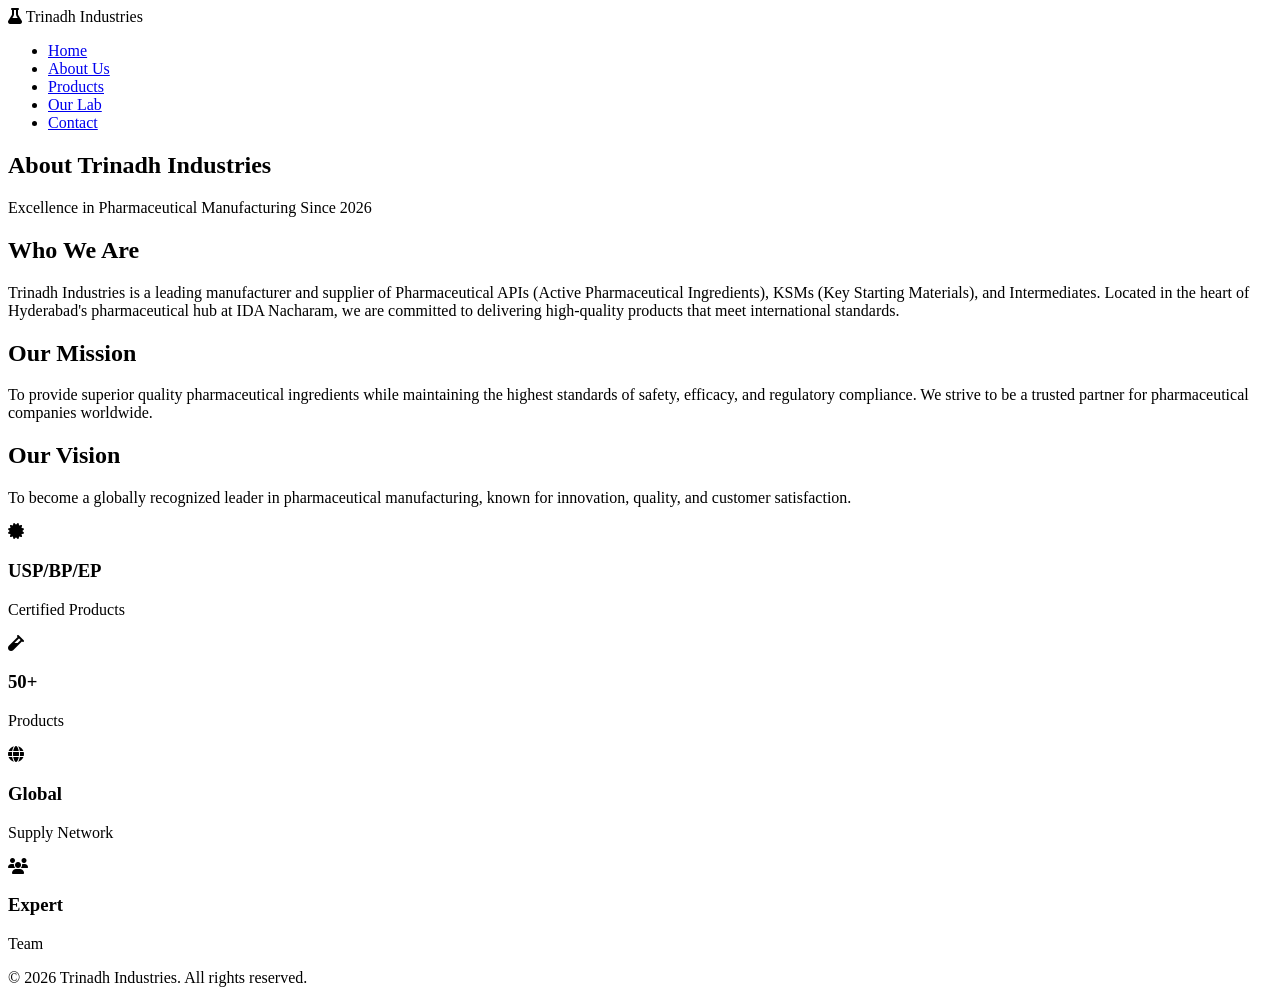
==== about.html @ f72c6d7b "Add files via upload" ====
<!DOCTYPE html>
<html lang="en">
<head>
    <meta charset="UTF-8">
    <meta name="viewport" content="width=device-width, initial-scale=1.0">
    <title>About Us | Trinadh Industries</title>
    <link rel="stylesheet" href="css/style.css">
    <link rel="stylesheet" href="https://cdnjs.cloudflare.com/ajax/libs/font-awesome/6.4.0/css/all.min.css">
</head>
<body>
    <nav class="navbar">
        <div class="container">
            <div class="nav-brand">
                <i class="fas fa-flask"></i>
                <span>Trinadh Industries</span>
            </div>
            <ul class="nav-menu">
                <li><a href="index.html">Home</a></li>
                <li><a href="about.html" class="active">About Us</a></li>
                <li><a href="products.html">Products</a></li>
                <li><a href="videos.html">Our Lab</a></li>
                <li><a href="contact.html">Contact</a></li>
            </ul>
            <div class="hamburger">
                <span></span>
                <span></span>
                <span></span>
            </div>
        </div>
    </nav>

    <section class="page-header">
        <div class="container">
            <h1>About Trinadh Industries</h1>
            <p>Excellence in Pharmaceutical Manufacturing Since 2026</p>
        </div>
    </section>

    <section class="about-section">
        <div class="container">
            <div class="about-content">
                <h2>Who We Are</h2>
                <p>Trinadh Industries is a leading manufacturer and supplier of Pharmaceutical APIs (Active Pharmaceutical Ingredients), KSMs (Key Starting Materials), and Intermediates. Located in the heart of Hyderabad's pharmaceutical hub at IDA Nacharam, we are committed to delivering high-quality products that meet international standards.</p>
                
                <h2>Our Mission</h2>
                <p>To provide superior quality pharmaceutical ingredients while maintaining the highest standards of safety, efficacy, and regulatory compliance. We strive to be a trusted partner for pharmaceutical companies worldwide.</p>
                
                <h2>Our Vision</h2>
                <p>To become a globally recognized leader in pharmaceutical manufacturing, known for innovation, quality, and customer satisfaction.</p>
            </div>
            
            <div class="stats-grid">
                <div class="stat-card">
                    <i class="fas fa-certificate"></i>
                    <h3>USP/BP/EP</h3>
                    <p>Certified Products</p>
                </div>
                <div class="stat-card">
                    <i class="fas fa-vial"></i>
                    <h3>50+</h3>
                    <p>Products</p>
                </div>
                <div class="stat-card">
                    <i class="fas fa-globe"></i>
                    <h3>Global</h3>
                    <p>Supply Network</p>
                </div>
                <div class="stat-card">
                    <i class="fas fa-users"></i>
                    <h3>Expert</h3>
                    <p>Team</p>
                </div>
            </div>
        </div>
    </section>

    <footer class="footer">
        <div class="container">
            <div class="footer-bottom">
                <p>&copy; 2026 Trinadh Industries. All rights reserved.</p>
            </div>
        </div>
    </footer>

    <script src="js/main.js"></script>
</body>
</html>
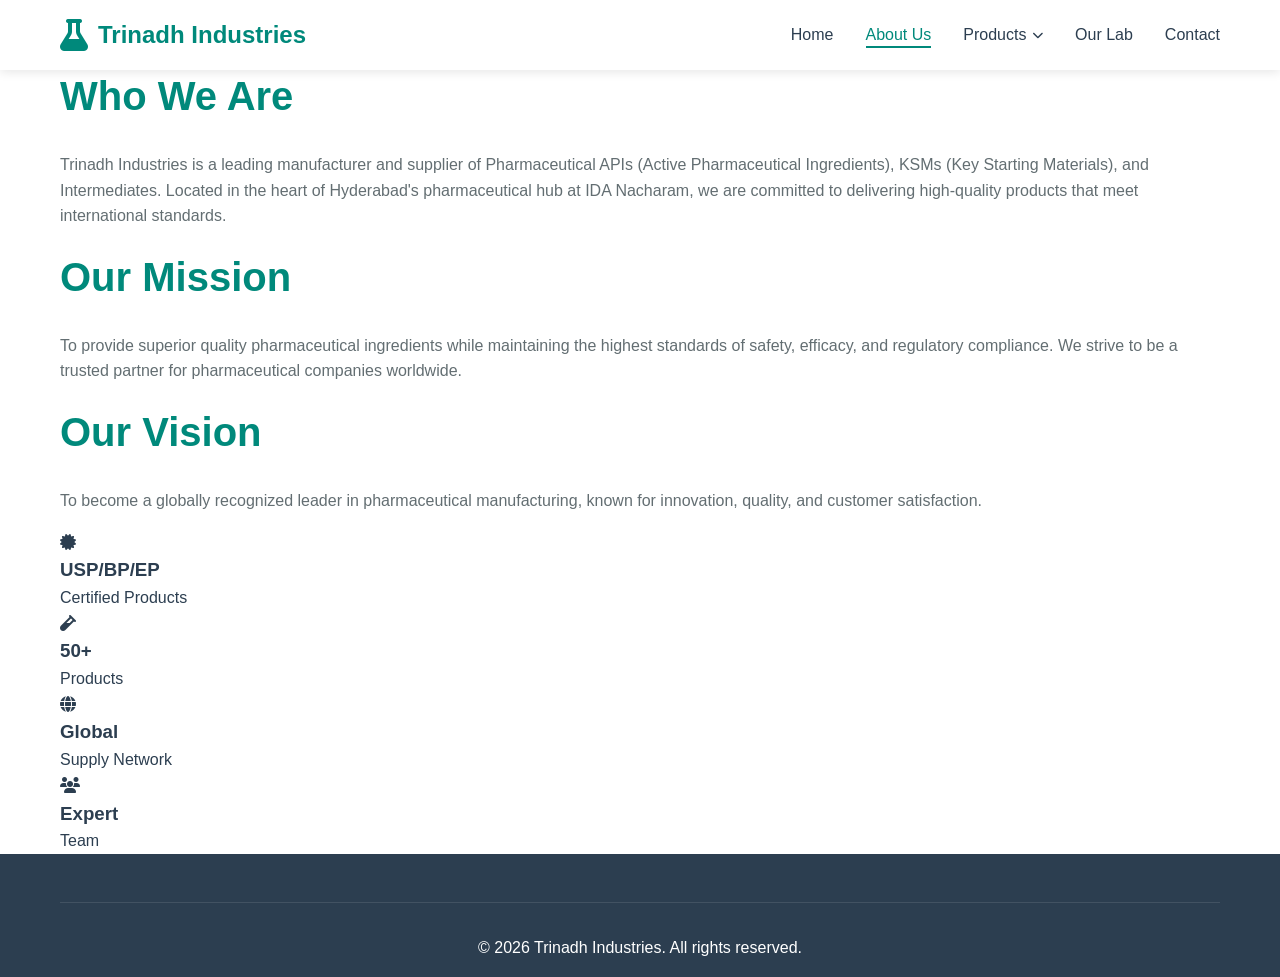
==== commit f632ce69: "Add dropdown menu for Products section" ====
--- a/about.html
+++ b/about.html
@@ -17,7 +17,15 @@
             <ul class="nav-menu">
                 <li><a href="index.html">Home</a></li>
                 <li><a href="about.html" class="active">About Us</a></li>
-                <li><a href="products.html">Products</a></li>
+                <li class="nav-dropdown">
+                <a href="products.html">Products <i class="fas fa-chevron-down"></i></a>
+                <ul class="dropdown-menu">
+                <li><a href="products.html#peptide-apis">Peptide APIs</a></li>
+                <li><a href="products.html#other-apis">Other APIs</a></li>
+                <li><a href="products.html#manufacturing">Supplying &amp; Manufacturing</a></li>
+                <li><a href="products.html#impurity-standards">Impurity Reference Standards</a></li>
+                </ul>
+                </li>
                 <li><a href="videos.html">Our Lab</a></li>
                 <li><a href="contact.html">Contact</a></li>
             </ul>
@@ -84,4 +92,4 @@
 
     <script src="js/main.js"></script>
 </body>
-</html>+    </html>
--- a/css/style.css
+++ b/css/style.css
@@ -0,0 +1,752 @@
+/* CSS Variables */
+:root {
+--primary-color: #00897b;
+--secondary-color: #004d40;
+--accent-color: #4db6ac;
+--text-dark: #2c3e50;
+--text-light: #636e72;
+--bg-light: #f8f9fa;
+--white: #ffffff;
+--shadow: 0 2px 10px rgba(0, 0, 0, 0.1);
+--shadow-hover: 0 5px 20px rgba(0, 0, 0, 0.15);
+--transition: all 0.3s ease;
+}
+
+/* Reset & Base Styles */
+* {
+margin: 0;
+padding: 0;
+box-sizing: border-box;
+}
+
+body {
+font-family: 'Segoe UI', Tahoma, Geneva, Verdana, sans-serif;
+line-height: 1.6;
+color: var(--text-dark);
+overflow-x: hidden;
+}
+
+.container {
+max-width: 1200px;
+margin: 0 auto;
+padding: 0 20px;
+}
+
+/* Navigation */
+.navbar {
+background: var(--white);
+box-shadow: var(--shadow);
+position: fixed;
+width: 100%;
+top: 0;
+z-index: 1000;
+transition: var(--transition);
+}
+
+.navbar .container {
+display: flex;
+justify-content: space-between;
+align-items: center;
+padding: 1rem 20px;
+}
+
+.nav-brand {
+display: flex;
+align-items: center;
+gap: 10px;
+font-size: 1.5rem;
+font-weight: 700;
+color: var(--primary-color);
+}
+
+.nav-brand i {
+font-size: 2rem;
+}
+
+.nav-menu {
+display: flex;
+list-style: none;
+gap: 2rem;
+}
+
+.nav-menu a {
+text-decoration: none;
+color: var(--text-dark);
+font-weight: 500;
+transition: var(--transition);
+position: relative;
+}
+
+.nav-menu a:hover,
+.nav-menu a.active {
+color: var(--primary-color);
+}
+
+.nav-menu a::after {
+content: '';
+position: absolute;
+bottom: -5px;
+left: 0;
+width: 0;
+height: 2px;
+background: var(--primary-color);
+transition: var(--transition);
+}
+
+.nav-menu a:hover::after,
+.nav-menu a.active::after {
+width: 100%;
+}
+
+/* Products dropdown */
+.nav-dropdown {
+position: relative;
+}
+
+.nav-dropdown > a {
+display: flex;
+align-items: center;
+gap: 0.35rem;
+}
+
+.nav-dropdown > a i {
+font-size: 0.7rem;
+transition: var(--transition);
+}
+
+.nav-dropdown:hover > a i {
+transform: rotate(180deg);
+}
+
+.dropdown-menu {
+position: absolute;
+top: calc(100% + 14px);
+left: 50%;
+transform: translate(-50%, -8px);
+background: var(--white);
+min-width: 250px;
+box-shadow: var(--shadow-hover);
+border-radius: 8px;
+padding: 0.5rem 0;
+list-style: none;
+opacity: 0;
+visibility: hidden;
+transition: var(--transition);
+z-index: 1001;
+}
+
+.nav-dropdown:hover .dropdown-menu {
+opacity: 1;
+visibility: visible;
+transform: translate(-50%, 0);
+}
+
+.dropdown-menu li {
+list-style: none;
+}
+
+.dropdown-menu a {
+display: block;
+padding: 0.65rem 1.3rem;
+color: var(--text-dark);
+font-weight: 500;
+font-size: 0.92rem;
+white-space: nowrap;
+}
+
+.dropdown-menu a::after {
+display: none;
+}
+
+.dropdown-menu a:hover {
+background: var(--bg-light);
+color: var(--primary-color);
+}
+
+.hamburger {
+display: none;
+flex-direction: column;
+cursor: pointer;
+gap: 5px;
+}
+
+.hamburger span {
+width: 25px;
+height: 3px;
+background: var(--primary-color);
+transition: var(--transition);
+}
+
+/* Hero Section */
+.hero {
+background: linear-gradient(135deg, var(--primary-color), var(--secondary-color));
+min-height: 100vh;
+display: flex;
+align-items: center;
+justify-content: center;
+position: relative;
+margin-top: 60px;
+color: var(--white);
+text-align: center;
+}
+
+.hero-overlay {
+position: absolute;
+top: 0;
+left: 0;
+width: 100%;
+height: 100%;
+background: rgba(0, 0, 0, 0.3);
+}
+
+.hero-content {
+position: relative;
+z-index: 1;
+}
+
+.hero h1 {
+font-size: 3.5rem;
+margin-bottom: 1rem;
+animation: fadeInUp 1s ease;
+}
+
+.hero p {
+font-size: 1.5rem;
+margin-bottom: 2rem;
+animation: fadeInUp 1s ease 0.2s backwards;
+}
+
+.hero-buttons {
+display: flex;
+gap: 1rem;
+justify-content: center;
+animation: fadeInUp 1s ease 0.4s backwards;
+}
+
+/* Buttons */
+.btn {
+padding: 1rem 2rem;
+border-radius: 50px;
+text-decoration: none;
+font-weight: 600;
+transition: var(--transition);
+display: inline-block;
+border: 2px solid transparent;
+}
+
+.btn-primary {
+background: var(--primary-color);
+color: var(--white);
+}
+
+.btn-primary:hover {
+background: var(--secondary-color);
+transform: translateY(-3px);
+box-shadow: var(--shadow-hover);
+}
+
+.btn-secondary {
+background: transparent;
+color: var(--white);
+border-color: var(--white);
+}
+
+.btn-secondary:hover {
+background: var(--white);
+color: var(--primary-color);
+transform: translateY(-3px);
+}
+
+/* Section Title */
+.section-title {
+text-align: center;
+margin-bottom: 3rem;
+}
+
+.section-title h2 {
+font-size: 2.5rem;
+color: var(--primary-color);
+margin-bottom: 0.5rem;
+}
+
+.section-title p {
+color: var(--text-light);
+font-size: 1.1rem;
+}
+
+/* Features Section */
+.features {
+padding: 5rem 0;
+background: var(--bg-light);
+}
+
+.features-grid {
+display: grid;
+grid-template-columns: repeat(auto-fit, minmax(250px, 1fr));
+gap: 2rem;
+}
+
+.feature-card {
+background: var(--white);
+padding: 2rem;
+border-radius: 10px;
+text-align: center;
+box-shadow: var(--shadow);
+transition: var(--transition);
+}
+
+.feature-card:hover {
+transform: translateY(-10px);
+box-shadow: var(--shadow-hover);
+}
+
+.feature-icon {
+width: 80px;
+height: 80px;
+background: linear-gradient(135deg, var(--primary-color), var(--accent-color));
+border-radius: 50%;
+display: flex;
+align-items: center;
+justify-content: center;
+margin: 0 auto 1.5rem;
+}
+
+.feature-icon i {
+font-size: 2rem;
+color: var(--white);
+}
+
+.feature-card h3 {
+color: var(--primary-color);
+margin-bottom: 1rem;
+}
+
+/* Products Preview */
+.products-preview {
+padding: 5rem 0;
+}
+
+.products-tabs {
+margin-bottom: 2rem;
+}
+
+.tab-buttons {
+display: flex;
+gap: 1rem;
+justify-content: center;
+margin-bottom: 2rem;
+}
+
+.tab-btn {
+padding: 0.8rem 2rem;
+border: 2px solid var(--primary-color);
+background: var(--white);
+color: var(--primary-color);
+border-radius: 50px;
+cursor: pointer;
+font-weight: 600;
+transition: var(--transition);
+}
+
+.tab-btn:hover,
+.tab-btn.active {
+background: var(--primary-color);
+color: var(--white);
+}
+
+.tab-content {
+background: var(--bg-light);
+padding: 2rem;
+border-radius: 10px;
+}
+
+.tab-pane {
+display: none;
+}
+
+.tab-pane.active {
+display: block;
+animation: fadeIn 0.5s ease;
+}
+
+.product-grid {
+display: grid;
+grid-template-columns: repeat(auto-fit, minmax(200px, 1fr));
+gap: 1rem;
+}
+
+.product-item {
+background: var(--white);
+padding: 1.5rem;
+border-radius: 8px;
+text-align: center;
+box-shadow: var(--shadow);
+transition: var(--transition);
+font-weight: 600;
+color: var(--primary-color);
+}
+
+.product-item:hover {
+transform: translateY(-5px);
+box-shadow: var(--shadow-hover);
+}
+
+.text-center {
+text-align: center;
+margin-top: 2rem;
+}
+
+/* About Preview */
+.about-preview {
+padding: 5rem 0;
+background: var(--bg-light);
+}
+
+.about-grid {
+display: grid;
+grid-template-columns: 1fr 1fr;
+gap: 3rem;
+align-items: center;
+}
+
+.about-content h2 {
+color: var(--primary-color);
+font-size: 2.5rem;
+margin-bottom: 1.5rem;
+}
+
+.about-content p {
+margin-bottom: 1rem;
+color: var(--text-light);
+}
+
+.about-list {
+list-style: none;
+margin: 2rem 0;
+}
+
+.about-list li {
+padding: 0.5rem 0;
+display: flex;
+align-items: center;
+gap: 10px;
+}
+
+.about-list i {
+color: var(--primary-color);
+}
+
+.about-image .image-placeholder {
+background: linear-gradient(135deg, var(--primary-color), var(--accent-color));
+height: 400px;
+border-radius: 10px;
+display: flex;
+flex-direction: column;
+align-items: center;
+justify-content: center;
+color: var(--white);
+}
+
+.about-image i {
+font-size: 5rem;
+margin-bottom: 1rem;
+}
+
+/* CTA Section */
+.cta {
+background: linear-gradient(135deg, var(--primary-color), var(--secondary-color));
+color: var(--white);
+padding: 5rem 0;
+text-align: center;
+}
+
+.cta h2 {
+font-size: 2.5rem;
+margin-bottom: 1rem;
+}
+
+.cta p {
+font-size: 1.2rem;
+margin-bottom: 2rem;
+}
+
+.cta-contact {
+display: flex;
+gap: 3rem;
+justify-content: center;
+margin-bottom: 2rem;
+}
+
+.cta-item {
+display: flex;
+align-items: center;
+gap: 10px;
+font-size: 1.1rem;
+}
+
+.cta-item i {
+font-size: 1.5rem;
+}
+
+/* Footer */
+.footer {
+background: var(--text-dark);
+color: var(--white);
+padding: 3rem 0 1rem;
+}
+
+.footer-grid {
+display: grid;
+grid-template-columns: repeat(auto-fit, minmax(250px, 1fr));
+gap: 2rem;
+margin-bottom: 2rem;
+}
+
+.footer-col h3 {
+color: var(--accent-color);
+margin-bottom: 1rem;
+}
+
+.footer-col ul {
+list-style: none;
+}
+
+.footer-col ul li {
+margin-bottom: 0.5rem;
+}
+
+.footer-col a {
+color: var(--white);
+text-decoration: none;
+transition: var(--transition);
+}
+
+.footer-col a:hover {
+color: var(--accent-color);
+}
+
+.contact-info li {
+display: flex;
+align-items: flex-start;
+gap: 10px;
+margin-bottom: 1rem;
+}
+
+.social-links {
+display: flex;
+gap: 1rem;
+margin-top: 1rem;
+}
+
+.social-links a {
+width: 40px;
+height: 40px;
+background: var(--primary-color);
+border-radius: 50%;
+display: flex;
+align-items: center;
+justify-content: center;
+transition: var(--transition);
+}
+
+.social-links a:hover {
+background: var(--accent-color);
+transform: translateY(-3px);
+}
+
+.footer-bottom {
+text-align: center;
+padding-top: 2rem;
+border-top: 1px solid rgba(255, 255, 255, 0.1);
+}
+
+/* Animations */
+@keyframes fadeInUp {
+from {
+opacity: 0;
+transform: translateY(30px);
+}
+to {
+opacity: 1;
+transform: translateY(0);
+}
+}
+
+@keyframes fadeIn {
+from {
+opacity: 0;
+}
+to {
+opacity: 1;
+}
+}
+
+/* ==========================================================
+   Compound / Product data cards (products.html enrichment)
+   ========================================================== */
+.compound-grid {
+display: grid;
+grid-template-columns: repeat(auto-fit, minmax(300px, 1fr));
+gap: 2rem;
+}
+
+.compound-card {
+background: var(--white);
+border-radius: 10px;
+overflow: hidden;
+box-shadow: var(--shadow);
+transition: var(--transition);
+display: flex;
+flex-direction: column;
+}
+
+.compound-card:hover {
+transform: translateY(-5px);
+box-shadow: var(--shadow-hover);
+}
+
+.compound-image {
+background: var(--bg-light);
+display: flex;
+align-items: center;
+justify-content: center;
+padding: 1rem;
+height: 190px;
+}
+
+.compound-image img {
+max-height: 100%;
+max-width: 100%;
+object-fit: contain;
+}
+
+.compound-body {
+padding: 1.5rem;
+flex: 1;
+display: flex;
+flex-direction: column;
+}
+
+.compound-body h3 {
+color: var(--primary-color);
+margin-bottom: 0.4rem;
+}
+
+.compound-syn {
+color: var(--text-light);
+font-size: 0.88rem;
+margin-bottom: 1rem;
+font-style: italic;
+}
+
+.compound-specs {
+display: grid;
+grid-template-columns: repeat(auto-fit, minmax(130px, 1fr));
+gap: 0.75rem;
+margin-bottom: 0.75rem;
+}
+
+.compound-code-label {
+font-weight: 600;
+color: var(--text-light);
+font-size: 0.78rem;
+display: block;
+margin-bottom: 0.25rem;
+text-transform: uppercase;
+letter-spacing: 0.5px;
+}
+
+.compound-code {
+background: var(--bg-light);
+padding: 0.6rem 0.8rem;
+border-radius: 5px;
+font-family: 'Courier New', Courier, monospace;
+font-size: 0.76rem;
+word-break: break-all;
+color: var(--text-dark);
+margin-top: 0.35rem;
+}
+
+.compound-link {
+margin-top: auto;
+padding-top: 0.75rem;
+font-size: 0.85rem;
+}
+
+.compound-link a {
+color: var(--primary-color);
+text-decoration: none;
+font-weight: 600;
+}
+
+.compound-link a:hover {
+text-decoration: underline;
+}
+
+/* Responsive Design */
+@media (max-width: 768px) {
+.hamburger {
+display: flex;
+}
+
+.nav-menu {
+position: fixed;
+top: 70px;
+right: -100%;
+width: 100%;
+background: var(--white);
+flex-direction: column;
+padding: 2rem;
+box-shadow: var(--shadow);
+transition: var(--transition);
+}
+
+.nav-menu.active {
+right: 0;
+}
+
+.dropdown-menu {
+position: static;
+opacity: 1;
+visibility: visible;
+transform: none;
+box-shadow: none;
+background: var(--bg-light);
+border-radius: 6px;
+margin-top: 0.5rem;
+display: none;
+}
+
+.nav-dropdown.open .dropdown-menu {
+display: block;
+}
+
+.nav-dropdown:hover .dropdown-menu {
+transform: none;
+}
+
+.nav-dropdown > a i {
+margin-left: auto;
+}
+
+.hero h1 {
+font-size: 2rem;
+}
+
+.hero p {
+font-size: 1.2rem;
+}
+
+.hero-buttons {
+flex-direction: column;
+}
+
+.about-grid {
+grid-template-columns: 1fr;
+}
+
+.cta-contact {
+flex-direction: column;
+gap: 1rem;
+}
+}
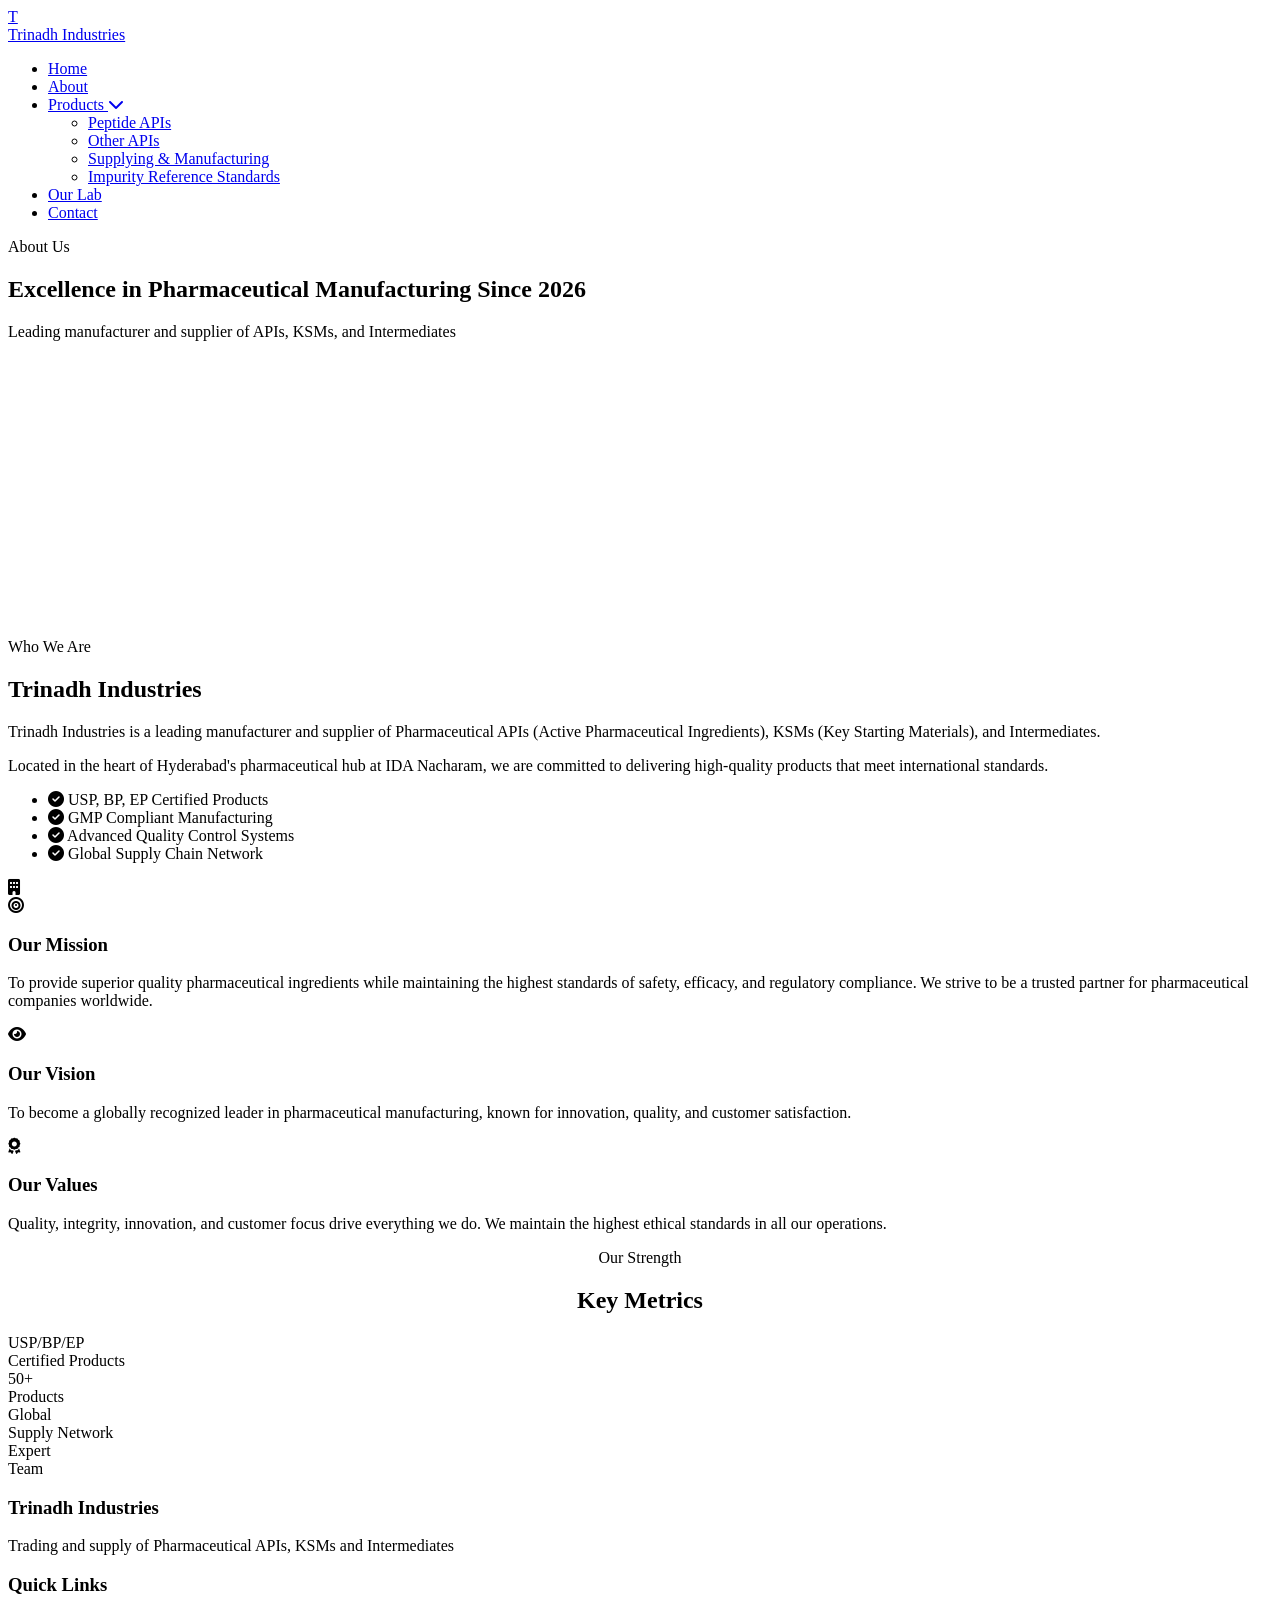
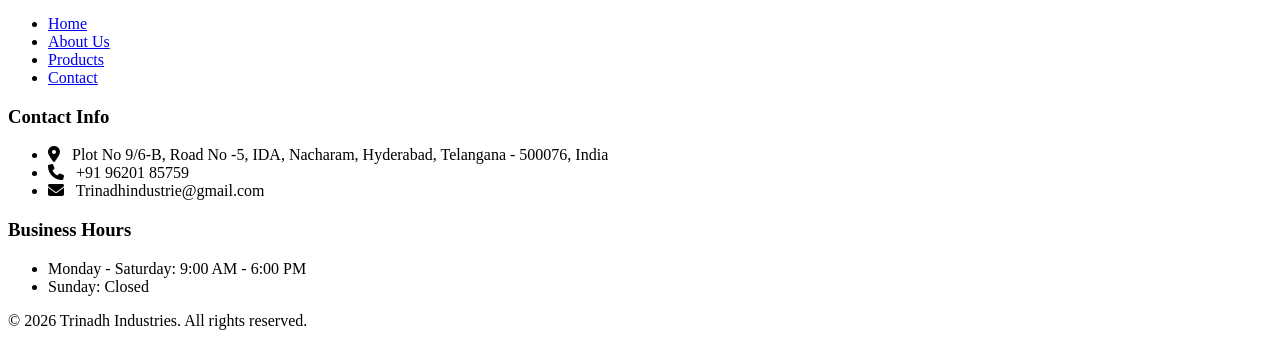
==== commit f962901e: "Refactor About Us page layout and content Updated the structure and content of the About Us page, in" ====
--- a/about.html
+++ b/about.html
@@ -1,95 +1,183 @@
 <!DOCTYPE html>
 <html lang="en">
 <head>
-    <meta charset="UTF-8">
-    <meta name="viewport" content="width=device-width, initial-scale=1.0">
-    <title>About Us | Trinadh Industries</title>
-    <link rel="stylesheet" href="css/style.css">
-    <link rel="stylesheet" href="https://cdnjs.cloudflare.com/ajax/libs/font-awesome/6.4.0/css/all.min.css">
+  <meta charset="UTF-8">
+  <meta name="viewport" content="width=device-width, initial-scale=1.0">
+  <title>About Us | Trinadh Industries</title>
+  <link rel="stylesheet" href="style.css">
+  <link rel="stylesheet" href="https://cdnjs.cloudflare.com/ajax/libs/font-awesome/6.4.0/css/all.min.css">
+  <link href="https://fonts.googleapis.com/css2?family=Inter:wght@400;500;600;700&family=JetBrains+Mono:wght@400;500;600&display=swap" rel="stylesheet">
 </head>
 <body>
-    <nav class="navbar">
-        <div class="container">
-            <div class="nav-brand">
-                <i class="fas fa-flask"></i>
-                <span>Trinadh Industries</span>
-            </div>
-            <ul class="nav-menu">
-                <li><a href="index.html">Home</a></li>
-                <li><a href="about.html" class="active">About Us</a></li>
-                <li class="nav-dropdown">
-                <a href="products.html">Products <i class="fas fa-chevron-down"></i></a>
-                <ul class="dropdown-menu">
-                <li><a href="products.html#peptide-apis">Peptide APIs</a></li>
-                <li><a href="products.html#other-apis">Other APIs</a></li>
-                <li><a href="products.html#manufacturing">Supplying &amp; Manufacturing</a></li>
-                <li><a href="products.html#impurity-standards">Impurity Reference Standards</a></li>
-                </ul>
-                </li>
-                <li><a href="videos.html">Our Lab</a></li>
-                <li><a href="contact.html">Contact</a></li>
-            </ul>
-            <div class="hamburger">
-                <span></span>
-                <span></span>
-                <span></span>
-            </div>
+  <!-- Navigation -->
+  <nav class="navbar">
+    <div class="container">
+      <a href="index.html" class="nav-brand">
+        <div class="nav-brand-icon">T</div>
+        <span>Trinadh Industries</span>
+      </a>
+      <ul class="nav-menu">
+        <li><a href="index.html">Home</a></li>
+        <li><a href="about.html" class="active">About</a></li>
+        <li class="nav-dropdown">
+          <a href="products.html">Products <i class="fas fa-chevron-down"></i></a>
+          <ul class="dropdown-menu">
+            <li><a href="products.html#peptide-apis">Peptide APIs</a></li>
+            <li><a href="products.html#other-apis">Other APIs</a></li>
+            <li><a href="products.html#manufacturing">Supplying & Manufacturing</a></li>
+            <li><a href="products.html#impurity-standards">Impurity Reference Standards</a></li>
+          </ul>
+        </li>
+        <li><a href="videos.html">Our Lab</a></li>
+        <li><a href="contact.html">Contact</a></li>
+      </ul>
+      <div class="hamburger">
+        <span></span>
+        <span></span>
+        <span></span>
+      </div>
+    </div>
+  </nav>
+
+  <!-- Hero Section -->
+  <section class="hero" style="min-height: 400px;">
+    <div class="container">
+      <div class="hero-content">
+        <span class="section-label" style="color: var(--accent);">About Us</span>
+        <h1>Excellence in Pharmaceutical Manufacturing Since 2026</h1>
+        <p class="hero-subtitle">Leading manufacturer and supplier of APIs, KSMs, and Intermediates</p>
+      </div>
+    </div>
+  </section>
+
+  <!-- About Content -->
+  <section class="section">
+    <div class="container">
+      <div class="about-grid">
+        <div class="about-content">
+          <span class="section-label">Who We Are</span>
+          <h2>Trinadh Industries</h2>
+          <p>Trinadh Industries is a leading manufacturer and supplier of Pharmaceutical APIs (Active Pharmaceutical Ingredients), KSMs (Key Starting Materials), and Intermediates.</p>
+          <p>Located in the heart of Hyderabad's pharmaceutical hub at IDA Nacharam, we are committed to delivering high-quality products that meet international standards.</p>
+          
+          <ul class="about-list">
+            <li><i class="fas fa-check-circle"></i> USP, BP, EP Certified Products</li>
+            <li><i class="fas fa-check-circle"></i> GMP Compliant Manufacturing</li>
+            <li><i class="fas fa-check-circle"></i> Advanced Quality Control Systems</li>
+            <li><i class="fas fa-check-circle"></i> Global Supply Chain Network</li>
+          </ul>
         </div>
-    </nav>
+        
+        <div class="about-image">
+          <i class="fas fa-building"></i>
+        </div>
+      </div>
+    </div>
+  </section>
 
-    <section class="page-header">
-        <div class="container">
-            <h1>About Trinadh Industries</h1>
-            <p>Excellence in Pharmaceutical Manufacturing Since 2026</p>
+  <!-- Mission & Vision -->
+  <section class="section" style="background: var(--bg);">
+    <div class="container">
+      <div class="features-grid">
+        <div class="feature-card">
+          <div class="feature-icon">
+            <i class="fas fa-bullseye"></i>
+          </div>
+          <h3>Our Mission</h3>
+          <p>To provide superior quality pharmaceutical ingredients while maintaining the highest standards of safety, efficacy, and regulatory compliance. We strive to be a trusted partner for pharmaceutical companies worldwide.</p>
         </div>
-    </section>
+        
+        <div class="feature-card">
+          <div class="feature-icon">
+            <i class="fas fa-eye"></i>
+          </div>
+          <h3>Our Vision</h3>
+          <p>To become a globally recognized leader in pharmaceutical manufacturing, known for innovation, quality, and customer satisfaction.</p>
+        </div>
+        
+        <div class="feature-card">
+          <div class="feature-icon">
+            <i class="fas fa-award"></i>
+          </div>
+          <h3>Our Values</h3>
+          <p>Quality, integrity, innovation, and customer focus drive everything we do. We maintain the highest ethical standards in all our operations.</p>
+        </div>
+      </div>
+    </div>
+  </section>
 
-    <section class="about-section">
-        <div class="container">
-            <div class="about-content">
-                <h2>Who We Are</h2>
-                <p>Trinadh Industries is a leading manufacturer and supplier of Pharmaceutical APIs (Active Pharmaceutical Ingredients), KSMs (Key Starting Materials), and Intermediates. Located in the heart of Hyderabad's pharmaceutical hub at IDA Nacharam, we are committed to delivering high-quality products that meet international standards.</p>
-                
-                <h2>Our Mission</h2>
-                <p>To provide superior quality pharmaceutical ingredients while maintaining the highest standards of safety, efficacy, and regulatory compliance. We strive to be a trusted partner for pharmaceutical companies worldwide.</p>
-                
-                <h2>Our Vision</h2>
-                <p>To become a globally recognized leader in pharmaceutical manufacturing, known for innovation, quality, and customer satisfaction.</p>
-            </div>
-            
-            <div class="stats-grid">
-                <div class="stat-card">
-                    <i class="fas fa-certificate"></i>
-                    <h3>USP/BP/EP</h3>
-                    <p>Certified Products</p>
-                </div>
-                <div class="stat-card">
-                    <i class="fas fa-vial"></i>
-                    <h3>50+</h3>
-                    <p>Products</p>
-                </div>
-                <div class="stat-card">
-                    <i class="fas fa-globe"></i>
-                    <h3>Global</h3>
-                    <p>Supply Network</p>
-                </div>
-                <div class="stat-card">
-                    <i class="fas fa-users"></i>
-                    <h3>Expert</h3>
-                    <p>Team</p>
-                </div>
-            </div>
+  <!-- Stats Section -->
+  <section class="section">
+    <div class="container">
+      <div class="section-header" style="text-align: center;">
+        <span class="section-label">Our Strength</span>
+        <h2 class="section-title">Key Metrics</h2>
+      </div>
+      
+      <div class="stats-grid">
+        <div class="stat-card">
+          <div class="stat-value">USP/BP/EP</div>
+          <div class="stat-label">Certified Products</div>
         </div>
-    </section>
+        <div class="stat-card">
+          <div class="stat-value">50+</div>
+          <div class="stat-label">Products</div>
+        </div>
+        <div class="stat-card">
+          <div class="stat-value">Global</div>
+          <div class="stat-label">Supply Network</div>
+        </div>
+        <div class="stat-card">
+          <div class="stat-value">Expert</div>
+          <div class="stat-label">Team</div>
+        </div>
+      </div>
+    </div>
+  </section>
 
-    <footer class="footer">
-        <div class="container">
-            <div class="footer-bottom">
-                <p>&copy; 2026 Trinadh Industries. All rights reserved.</p>
-            </div>
+  <!-- Footer -->
+  <footer class="footer">
+    <div class="container">
+      <div class="footer-grid">
+        <div class="footer-col">
+          <h3>Trinadh Industries</h3>
+          <p>Trading and supply of Pharmaceutical APIs, KSMs and Intermediates</p>
         </div>
-    </footer>
+        
+        <div class="footer-col">
+          <h3>Quick Links</h3>
+          <ul>
+            <li><a href="index.html">Home</a></li>
+            <li><a href="about.html">About Us</a></li>
+            <li><a href="products.html">Products</a></li>
+            <li><a href="contact.html">Contact</a></li>
+          </ul>
+        </div>
+        
+        <div class="footer-col">
+          <h3>Contact Info</h3>
+          <ul>
+            <li><i class="fas fa-map-marker-alt" style="margin-right: 0.5rem;"></i> Plot No 9/6-B, Road No -5, IDA, Nacharam, Hyderabad, Telangana - 500076, India</li>
+            <li><i class="fas fa-phone" style="margin-right: 0.5rem;"></i> +91 96201 85759</li>
+            <li><i class="fas fa-envelope" style="margin-right: 0.5rem;"></i> Trinadhindustrie@gmail.com</li>
+          </ul>
+        </div>
+        
+        <div class="footer-col">
+          <h3>Business Hours</h3>
+          <ul>
+            <li>Monday - Saturday: 9:00 AM - 6:00 PM</li>
+            <li>Sunday: Closed</li>
+          </ul>
+        </div>
+      </div>
+      
+      <div class="footer-bottom">
+        <p>&copy; 2026 Trinadh Industries. All rights reserved.</p>
+      </div>
+    </div>
+  </footer>
 
-    <script src="js/main.js"></script>
+  <script src="main.js"></script>
 </body>
-    </html>
+</html>
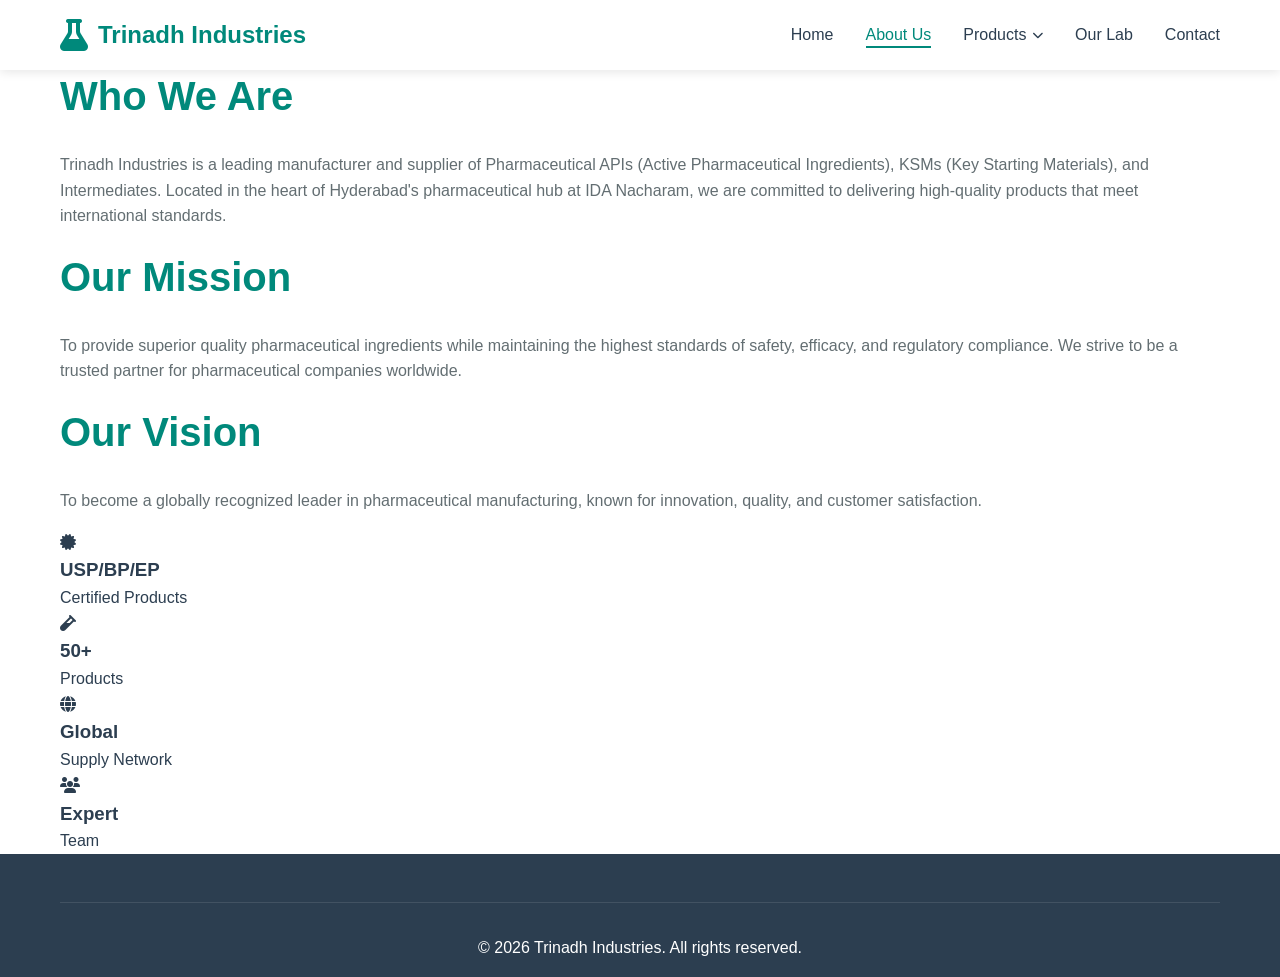
==== commit 3bab0178: "Add files via upload" ====
--- a/about.html
+++ b/about.html
@@ -1,183 +1,95 @@
 <!DOCTYPE html>
 <html lang="en">
 <head>
-  <meta charset="UTF-8">
-  <meta name="viewport" content="width=device-width, initial-scale=1.0">
-  <title>About Us | Trinadh Industries</title>
-  <link rel="stylesheet" href="style.css">
-  <link rel="stylesheet" href="https://cdnjs.cloudflare.com/ajax/libs/font-awesome/6.4.0/css/all.min.css">
-  <link href="https://fonts.googleapis.com/css2?family=Inter:wght@400;500;600;700&family=JetBrains+Mono:wght@400;500;600&display=swap" rel="stylesheet">
+    <meta charset="UTF-8">
+    <meta name="viewport" content="width=device-width, initial-scale=1.0">
+    <title>About Us | Trinadh Industries</title>
+    <link rel="stylesheet" href="css/style.css">
+    <link rel="stylesheet" href="https://cdnjs.cloudflare.com/ajax/libs/font-awesome/6.4.0/css/all.min.css">
 </head>
 <body>
-  <!-- Navigation -->
-  <nav class="navbar">
-    <div class="container">
-      <a href="index.html" class="nav-brand">
-        <div class="nav-brand-icon">T</div>
-        <span>Trinadh Industries</span>
-      </a>
-      <ul class="nav-menu">
-        <li><a href="index.html">Home</a></li>
-        <li><a href="about.html" class="active">About</a></li>
-        <li class="nav-dropdown">
-          <a href="products.html">Products <i class="fas fa-chevron-down"></i></a>
-          <ul class="dropdown-menu">
-            <li><a href="products.html#peptide-apis">Peptide APIs</a></li>
-            <li><a href="products.html#other-apis">Other APIs</a></li>
-            <li><a href="products.html#manufacturing">Supplying & Manufacturing</a></li>
-            <li><a href="products.html#impurity-standards">Impurity Reference Standards</a></li>
-          </ul>
-        </li>
-        <li><a href="videos.html">Our Lab</a></li>
-        <li><a href="contact.html">Contact</a></li>
-      </ul>
-      <div class="hamburger">
-        <span></span>
-        <span></span>
-        <span></span>
-      </div>
-    </div>
-  </nav>
+    <nav class="navbar">
+        <div class="container">
+            <div class="nav-brand">
+                <i class="fas fa-flask"></i>
+                <span>Trinadh Industries</span>
+            </div>
+            <ul class="nav-menu">
+                <li><a href="index.html">Home</a></li>
+                <li><a href="about.html" class="active">About Us</a></li>
+                <li class="nav-dropdown">
+                <a href="products.html">Products <i class="fas fa-chevron-down"></i></a>
+                <ul class="dropdown-menu">
+                <li><a href="products.html#peptide-apis">Peptide APIs</a></li>
+                <li><a href="products.html#other-apis">Other APIs</a></li>
+                <li><a href="products.html#manufacturing">Supplying &amp; Manufacturing</a></li>
+                <li><a href="products.html#impurity-standards">Impurity Reference Standards</a></li>
+                </ul>
+                </li>
+                <li><a href="videos.html">Our Lab</a></li>
+                <li><a href="contact.html">Contact</a></li>
+            </ul>
+            <div class="hamburger">
+                <span></span>
+                <span></span>
+                <span></span>
+            </div>
+        </div>
+    </nav>
 
-  <!-- Hero Section -->
-  <section class="hero" style="min-height: 400px;">
-    <div class="container">
-      <div class="hero-content">
-        <span class="section-label" style="color: var(--accent);">About Us</span>
-        <h1>Excellence in Pharmaceutical Manufacturing Since 2026</h1>
-        <p class="hero-subtitle">Leading manufacturer and supplier of APIs, KSMs, and Intermediates</p>
-      </div>
-    </div>
-  </section>
+    <section class="page-header">
+        <div class="container">
+            <h1>About Trinadh Industries</h1>
+            <p>Excellence in Pharmaceutical Manufacturing Since 2026</p>
+        </div>
+    </section>
 
-  <!-- About Content -->
-  <section class="section">
-    <div class="container">
-      <div class="about-grid">
-        <div class="about-content">
-          <span class="section-label">Who We Are</span>
-          <h2>Trinadh Industries</h2>
-          <p>Trinadh Industries is a leading manufacturer and supplier of Pharmaceutical APIs (Active Pharmaceutical Ingredients), KSMs (Key Starting Materials), and Intermediates.</p>
-          <p>Located in the heart of Hyderabad's pharmaceutical hub at IDA Nacharam, we are committed to delivering high-quality products that meet international standards.</p>
-          
-          <ul class="about-list">
-            <li><i class="fas fa-check-circle"></i> USP, BP, EP Certified Products</li>
-            <li><i class="fas fa-check-circle"></i> GMP Compliant Manufacturing</li>
-            <li><i class="fas fa-check-circle"></i> Advanced Quality Control Systems</li>
-            <li><i class="fas fa-check-circle"></i> Global Supply Chain Network</li>
-          </ul>
+    <section class="about-section">
+        <div class="container">
+            <div class="about-content">
+                <h2>Who We Are</h2>
+                <p>Trinadh Industries is a leading manufacturer and supplier of Pharmaceutical APIs (Active Pharmaceutical Ingredients), KSMs (Key Starting Materials), and Intermediates. Located in the heart of Hyderabad's pharmaceutical hub at IDA Nacharam, we are committed to delivering high-quality products that meet international standards.</p>
+                
+                <h2>Our Mission</h2>
+                <p>To provide superior quality pharmaceutical ingredients while maintaining the highest standards of safety, efficacy, and regulatory compliance. We strive to be a trusted partner for pharmaceutical companies worldwide.</p>
+                
+                <h2>Our Vision</h2>
+                <p>To become a globally recognized leader in pharmaceutical manufacturing, known for innovation, quality, and customer satisfaction.</p>
+            </div>
+            
+            <div class="stats-grid">
+                <div class="stat-card">
+                    <i class="fas fa-certificate"></i>
+                    <h3>USP/BP/EP</h3>
+                    <p>Certified Products</p>
+                </div>
+                <div class="stat-card">
+                    <i class="fas fa-vial"></i>
+                    <h3>50+</h3>
+                    <p>Products</p>
+                </div>
+                <div class="stat-card">
+                    <i class="fas fa-globe"></i>
+                    <h3>Global</h3>
+                    <p>Supply Network</p>
+                </div>
+                <div class="stat-card">
+                    <i class="fas fa-users"></i>
+                    <h3>Expert</h3>
+                    <p>Team</p>
+                </div>
+            </div>
         </div>
-        
-        <div class="about-image">
-          <i class="fas fa-building"></i>
+    </section>
+
+    <footer class="footer">
+        <div class="container">
+            <div class="footer-bottom">
+                <p>&copy; 2026 Trinadh Industries. All rights reserved.</p>
+            </div>
         </div>
-      </div>
-    </div>
-  </section>
+    </footer>
 
-  <!-- Mission & Vision -->
-  <section class="section" style="background: var(--bg);">
-    <div class="container">
-      <div class="features-grid">
-        <div class="feature-card">
-          <div class="feature-icon">
-            <i class="fas fa-bullseye"></i>
-          </div>
-          <h3>Our Mission</h3>
-          <p>To provide superior quality pharmaceutical ingredients while maintaining the highest standards of safety, efficacy, and regulatory compliance. We strive to be a trusted partner for pharmaceutical companies worldwide.</p>
-        </div>
-        
-        <div class="feature-card">
-          <div class="feature-icon">
-            <i class="fas fa-eye"></i>
-          </div>
-          <h3>Our Vision</h3>
-          <p>To become a globally recognized leader in pharmaceutical manufacturing, known for innovation, quality, and customer satisfaction.</p>
-        </div>
-        
-        <div class="feature-card">
-          <div class="feature-icon">
-            <i class="fas fa-award"></i>
-          </div>
-          <h3>Our Values</h3>
-          <p>Quality, integrity, innovation, and customer focus drive everything we do. We maintain the highest ethical standards in all our operations.</p>
-        </div>
-      </div>
-    </div>
-  </section>
-
-  <!-- Stats Section -->
-  <section class="section">
-    <div class="container">
-      <div class="section-header" style="text-align: center;">
-        <span class="section-label">Our Strength</span>
-        <h2 class="section-title">Key Metrics</h2>
-      </div>
-      
-      <div class="stats-grid">
-        <div class="stat-card">
-          <div class="stat-value">USP/BP/EP</div>
-          <div class="stat-label">Certified Products</div>
-        </div>
-        <div class="stat-card">
-          <div class="stat-value">50+</div>
-          <div class="stat-label">Products</div>
-        </div>
-        <div class="stat-card">
-          <div class="stat-value">Global</div>
-          <div class="stat-label">Supply Network</div>
-        </div>
-        <div class="stat-card">
-          <div class="stat-value">Expert</div>
-          <div class="stat-label">Team</div>
-        </div>
-      </div>
-    </div>
-  </section>
-
-  <!-- Footer -->
-  <footer class="footer">
-    <div class="container">
-      <div class="footer-grid">
-        <div class="footer-col">
-          <h3>Trinadh Industries</h3>
-          <p>Trading and supply of Pharmaceutical APIs, KSMs and Intermediates</p>
-        </div>
-        
-        <div class="footer-col">
-          <h3>Quick Links</h3>
-          <ul>
-            <li><a href="index.html">Home</a></li>
-            <li><a href="about.html">About Us</a></li>
-            <li><a href="products.html">Products</a></li>
-            <li><a href="contact.html">Contact</a></li>
-          </ul>
-        </div>
-        
-        <div class="footer-col">
-          <h3>Contact Info</h3>
-          <ul>
-            <li><i class="fas fa-map-marker-alt" style="margin-right: 0.5rem;"></i> Plot No 9/6-B, Road No -5, IDA, Nacharam, Hyderabad, Telangana - 500076, India</li>
-            <li><i class="fas fa-phone" style="margin-right: 0.5rem;"></i> +91 96201 85759</li>
-            <li><i class="fas fa-envelope" style="margin-right: 0.5rem;"></i> Trinadhindustrie@gmail.com</li>
-          </ul>
-        </div>
-        
-        <div class="footer-col">
-          <h3>Business Hours</h3>
-          <ul>
-            <li>Monday - Saturday: 9:00 AM - 6:00 PM</li>
-            <li>Sunday: Closed</li>
-          </ul>
-        </div>
-      </div>
-      
-      <div class="footer-bottom">
-        <p>&copy; 2026 Trinadh Industries. All rights reserved.</p>
-      </div>
-    </div>
-  </footer>
-
-  <script src="main.js"></script>
+    <script src="js/main.js"></script>
 </body>
-</html>
+    </html>
--- a/css/style.css
+++ b/css/style.css
@@ -0,0 +1,752 @@
+/* CSS Variables */
+:root {
+--primary-color: #00897b;
+--secondary-color: #004d40;
+--accent-color: #4db6ac;
+--text-dark: #2c3e50;
+--text-light: #636e72;
+--bg-light: #f8f9fa;
+--white: #ffffff;
+--shadow: 0 2px 10px rgba(0, 0, 0, 0.1);
+--shadow-hover: 0 5px 20px rgba(0, 0, 0, 0.15);
+--transition: all 0.3s ease;
+}
+
+/* Reset & Base Styles */
+* {
+margin: 0;
+padding: 0;
+box-sizing: border-box;
+}
+
+body {
+font-family: 'Segoe UI', Tahoma, Geneva, Verdana, sans-serif;
+line-height: 1.6;
+color: var(--text-dark);
+overflow-x: hidden;
+}
+
+.container {
+max-width: 1200px;
+margin: 0 auto;
+padding: 0 20px;
+}
+
+/* Navigation */
+.navbar {
+background: var(--white);
+box-shadow: var(--shadow);
+position: fixed;
+width: 100%;
+top: 0;
+z-index: 1000;
+transition: var(--transition);
+}
+
+.navbar .container {
+display: flex;
+justify-content: space-between;
+align-items: center;
+padding: 1rem 20px;
+}
+
+.nav-brand {
+display: flex;
+align-items: center;
+gap: 10px;
+font-size: 1.5rem;
+font-weight: 700;
+color: var(--primary-color);
+}
+
+.nav-brand i {
+font-size: 2rem;
+}
+
+.nav-menu {
+display: flex;
+list-style: none;
+gap: 2rem;
+}
+
+.nav-menu a {
+text-decoration: none;
+color: var(--text-dark);
+font-weight: 500;
+transition: var(--transition);
+position: relative;
+}
+
+.nav-menu a:hover,
+.nav-menu a.active {
+color: var(--primary-color);
+}
+
+.nav-menu a::after {
+content: '';
+position: absolute;
+bottom: -5px;
+left: 0;
+width: 0;
+height: 2px;
+background: var(--primary-color);
+transition: var(--transition);
+}
+
+.nav-menu a:hover::after,
+.nav-menu a.active::after {
+width: 100%;
+}
+
+/* Products dropdown */
+.nav-dropdown {
+position: relative;
+}
+
+.nav-dropdown > a {
+display: flex;
+align-items: center;
+gap: 0.35rem;
+}
+
+.nav-dropdown > a i {
+font-size: 0.7rem;
+transition: var(--transition);
+}
+
+.nav-dropdown:hover > a i {
+transform: rotate(180deg);
+}
+
+.dropdown-menu {
+position: absolute;
+top: calc(100% + 14px);
+left: 50%;
+transform: translate(-50%, -8px);
+background: var(--white);
+min-width: 250px;
+box-shadow: var(--shadow-hover);
+border-radius: 8px;
+padding: 0.5rem 0;
+list-style: none;
+opacity: 0;
+visibility: hidden;
+transition: var(--transition);
+z-index: 1001;
+}
+
+.nav-dropdown:hover .dropdown-menu {
+opacity: 1;
+visibility: visible;
+transform: translate(-50%, 0);
+}
+
+.dropdown-menu li {
+list-style: none;
+}
+
+.dropdown-menu a {
+display: block;
+padding: 0.65rem 1.3rem;
+color: var(--text-dark);
+font-weight: 500;
+font-size: 0.92rem;
+white-space: nowrap;
+}
+
+.dropdown-menu a::after {
+display: none;
+}
+
+.dropdown-menu a:hover {
+background: var(--bg-light);
+color: var(--primary-color);
+}
+
+.hamburger {
+display: none;
+flex-direction: column;
+cursor: pointer;
+gap: 5px;
+}
+
+.hamburger span {
+width: 25px;
+height: 3px;
+background: var(--primary-color);
+transition: var(--transition);
+}
+
+/* Hero Section */
+.hero {
+background: linear-gradient(135deg, var(--primary-color), var(--secondary-color));
+min-height: 100vh;
+display: flex;
+align-items: center;
+justify-content: center;
+position: relative;
+margin-top: 60px;
+color: var(--white);
+text-align: center;
+}
+
+.hero-overlay {
+position: absolute;
+top: 0;
+left: 0;
+width: 100%;
+height: 100%;
+background: rgba(0, 0, 0, 0.3);
+}
+
+.hero-content {
+position: relative;
+z-index: 1;
+}
+
+.hero h1 {
+font-size: 3.5rem;
+margin-bottom: 1rem;
+animation: fadeInUp 1s ease;
+}
+
+.hero p {
+font-size: 1.5rem;
+margin-bottom: 2rem;
+animation: fadeInUp 1s ease 0.2s backwards;
+}
+
+.hero-buttons {
+display: flex;
+gap: 1rem;
+justify-content: center;
+animation: fadeInUp 1s ease 0.4s backwards;
+}
+
+/* Buttons */
+.btn {
+padding: 1rem 2rem;
+border-radius: 50px;
+text-decoration: none;
+font-weight: 600;
+transition: var(--transition);
+display: inline-block;
+border: 2px solid transparent;
+}
+
+.btn-primary {
+background: var(--primary-color);
+color: var(--white);
+}
+
+.btn-primary:hover {
+background: var(--secondary-color);
+transform: translateY(-3px);
+box-shadow: var(--shadow-hover);
+}
+
+.btn-secondary {
+background: transparent;
+color: var(--white);
+border-color: var(--white);
+}
+
+.btn-secondary:hover {
+background: var(--white);
+color: var(--primary-color);
+transform: translateY(-3px);
+}
+
+/* Section Title */
+.section-title {
+text-align: center;
+margin-bottom: 3rem;
+}
+
+.section-title h2 {
+font-size: 2.5rem;
+color: var(--primary-color);
+margin-bottom: 0.5rem;
+}
+
+.section-title p {
+color: var(--text-light);
+font-size: 1.1rem;
+}
+
+/* Features Section */
+.features {
+padding: 5rem 0;
+background: var(--bg-light);
+}
+
+.features-grid {
+display: grid;
+grid-template-columns: repeat(auto-fit, minmax(250px, 1fr));
+gap: 2rem;
+}
+
+.feature-card {
+background: var(--white);
+padding: 2rem;
+border-radius: 10px;
+text-align: center;
+box-shadow: var(--shadow);
+transition: var(--transition);
+}
+
+.feature-card:hover {
+transform: translateY(-10px);
+box-shadow: var(--shadow-hover);
+}
+
+.feature-icon {
+width: 80px;
+height: 80px;
+background: linear-gradient(135deg, var(--primary-color), var(--accent-color));
+border-radius: 50%;
+display: flex;
+align-items: center;
+justify-content: center;
+margin: 0 auto 1.5rem;
+}
+
+.feature-icon i {
+font-size: 2rem;
+color: var(--white);
+}
+
+.feature-card h3 {
+color: var(--primary-color);
+margin-bottom: 1rem;
+}
+
+/* Products Preview */
+.products-preview {
+padding: 5rem 0;
+}
+
+.products-tabs {
+margin-bottom: 2rem;
+}
+
+.tab-buttons {
+display: flex;
+gap: 1rem;
+justify-content: center;
+margin-bottom: 2rem;
+}
+
+.tab-btn {
+padding: 0.8rem 2rem;
+border: 2px solid var(--primary-color);
+background: var(--white);
+color: var(--primary-color);
+border-radius: 50px;
+cursor: pointer;
+font-weight: 600;
+transition: var(--transition);
+}
+
+.tab-btn:hover,
+.tab-btn.active {
+background: var(--primary-color);
+color: var(--white);
+}
+
+.tab-content {
+background: var(--bg-light);
+padding: 2rem;
+border-radius: 10px;
+}
+
+.tab-pane {
+display: none;
+}
+
+.tab-pane.active {
+display: block;
+animation: fadeIn 0.5s ease;
+}
+
+.product-grid {
+display: grid;
+grid-template-columns: repeat(auto-fit, minmax(200px, 1fr));
+gap: 1rem;
+}
+
+.product-item {
+background: var(--white);
+padding: 1.5rem;
+border-radius: 8px;
+text-align: center;
+box-shadow: var(--shadow);
+transition: var(--transition);
+font-weight: 600;
+color: var(--primary-color);
+}
+
+.product-item:hover {
+transform: translateY(-5px);
+box-shadow: var(--shadow-hover);
+}
+
+.text-center {
+text-align: center;
+margin-top: 2rem;
+}
+
+/* About Preview */
+.about-preview {
+padding: 5rem 0;
+background: var(--bg-light);
+}
+
+.about-grid {
+display: grid;
+grid-template-columns: 1fr 1fr;
+gap: 3rem;
+align-items: center;
+}
+
+.about-content h2 {
+color: var(--primary-color);
+font-size: 2.5rem;
+margin-bottom: 1.5rem;
+}
+
+.about-content p {
+margin-bottom: 1rem;
+color: var(--text-light);
+}
+
+.about-list {
+list-style: none;
+margin: 2rem 0;
+}
+
+.about-list li {
+padding: 0.5rem 0;
+display: flex;
+align-items: center;
+gap: 10px;
+}
+
+.about-list i {
+color: var(--primary-color);
+}
+
+.about-image .image-placeholder {
+background: linear-gradient(135deg, var(--primary-color), var(--accent-color));
+height: 400px;
+border-radius: 10px;
+display: flex;
+flex-direction: column;
+align-items: center;
+justify-content: center;
+color: var(--white);
+}
+
+.about-image i {
+font-size: 5rem;
+margin-bottom: 1rem;
+}
+
+/* CTA Section */
+.cta {
+background: linear-gradient(135deg, var(--primary-color), var(--secondary-color));
+color: var(--white);
+padding: 5rem 0;
+text-align: center;
+}
+
+.cta h2 {
+font-size: 2.5rem;
+margin-bottom: 1rem;
+}
+
+.cta p {
+font-size: 1.2rem;
+margin-bottom: 2rem;
+}
+
+.cta-contact {
+display: flex;
+gap: 3rem;
+justify-content: center;
+margin-bottom: 2rem;
+}
+
+.cta-item {
+display: flex;
+align-items: center;
+gap: 10px;
+font-size: 1.1rem;
+}
+
+.cta-item i {
+font-size: 1.5rem;
+}
+
+/* Footer */
+.footer {
+background: var(--text-dark);
+color: var(--white);
+padding: 3rem 0 1rem;
+}
+
+.footer-grid {
+display: grid;
+grid-template-columns: repeat(auto-fit, minmax(250px, 1fr));
+gap: 2rem;
+margin-bottom: 2rem;
+}
+
+.footer-col h3 {
+color: var(--accent-color);
+margin-bottom: 1rem;
+}
+
+.footer-col ul {
+list-style: none;
+}
+
+.footer-col ul li {
+margin-bottom: 0.5rem;
+}
+
+.footer-col a {
+color: var(--white);
+text-decoration: none;
+transition: var(--transition);
+}
+
+.footer-col a:hover {
+color: var(--accent-color);
+}
+
+.contact-info li {
+display: flex;
+align-items: flex-start;
+gap: 10px;
+margin-bottom: 1rem;
+}
+
+.social-links {
+display: flex;
+gap: 1rem;
+margin-top: 1rem;
+}
+
+.social-links a {
+width: 40px;
+height: 40px;
+background: var(--primary-color);
+border-radius: 50%;
+display: flex;
+align-items: center;
+justify-content: center;
+transition: var(--transition);
+}
+
+.social-links a:hover {
+background: var(--accent-color);
+transform: translateY(-3px);
+}
+
+.footer-bottom {
+text-align: center;
+padding-top: 2rem;
+border-top: 1px solid rgba(255, 255, 255, 0.1);
+}
+
+/* Animations */
+@keyframes fadeInUp {
+from {
+opacity: 0;
+transform: translateY(30px);
+}
+to {
+opacity: 1;
+transform: translateY(0);
+}
+}
+
+@keyframes fadeIn {
+from {
+opacity: 0;
+}
+to {
+opacity: 1;
+}
+}
+
+/* ==========================================================
+   Compound / Product data cards (products.html enrichment)
+   ========================================================== */
+.compound-grid {
+display: grid;
+grid-template-columns: repeat(auto-fit, minmax(300px, 1fr));
+gap: 2rem;
+}
+
+.compound-card {
+background: var(--white);
+border-radius: 10px;
+overflow: hidden;
+box-shadow: var(--shadow);
+transition: var(--transition);
+display: flex;
+flex-direction: column;
+}
+
+.compound-card:hover {
+transform: translateY(-5px);
+box-shadow: var(--shadow-hover);
+}
+
+.compound-image {
+background: var(--bg-light);
+display: flex;
+align-items: center;
+justify-content: center;
+padding: 1rem;
+height: 190px;
+}
+
+.compound-image img {
+max-height: 100%;
+max-width: 100%;
+object-fit: contain;
+}
+
+.compound-body {
+padding: 1.5rem;
+flex: 1;
+display: flex;
+flex-direction: column;
+}
+
+.compound-body h3 {
+color: var(--primary-color);
+margin-bottom: 0.4rem;
+}
+
+.compound-syn {
+color: var(--text-light);
+font-size: 0.88rem;
+margin-bottom: 1rem;
+font-style: italic;
+}
+
+.compound-specs {
+display: grid;
+grid-template-columns: repeat(auto-fit, minmax(130px, 1fr));
+gap: 0.75rem;
+margin-bottom: 0.75rem;
+}
+
+.compound-code-label {
+font-weight: 600;
+color: var(--text-light);
+font-size: 0.78rem;
+display: block;
+margin-bottom: 0.25rem;
+text-transform: uppercase;
+letter-spacing: 0.5px;
+}
+
+.compound-code {
+background: var(--bg-light);
+padding: 0.6rem 0.8rem;
+border-radius: 5px;
+font-family: 'Courier New', Courier, monospace;
+font-size: 0.76rem;
+word-break: break-all;
+color: var(--text-dark);
+margin-top: 0.35rem;
+}
+
+.compound-link {
+margin-top: auto;
+padding-top: 0.75rem;
+font-size: 0.85rem;
+}
+
+.compound-link a {
+color: var(--primary-color);
+text-decoration: none;
+font-weight: 600;
+}
+
+.compound-link a:hover {
+text-decoration: underline;
+}
+
+/* Responsive Design */
+@media (max-width: 768px) {
+.hamburger {
+display: flex;
+}
+
+.nav-menu {
+position: fixed;
+top: 70px;
+right: -100%;
+width: 100%;
+background: var(--white);
+flex-direction: column;
+padding: 2rem;
+box-shadow: var(--shadow);
+transition: var(--transition);
+}
+
+.nav-menu.active {
+right: 0;
+}
+
+.dropdown-menu {
+position: static;
+opacity: 1;
+visibility: visible;
+transform: none;
+box-shadow: none;
+background: var(--bg-light);
+border-radius: 6px;
+margin-top: 0.5rem;
+display: none;
+}
+
+.nav-dropdown.open .dropdown-menu {
+display: block;
+}
+
+.nav-dropdown:hover .dropdown-menu {
+transform: none;
+}
+
+.nav-dropdown > a i {
+margin-left: auto;
+}
+
+.hero h1 {
+font-size: 2rem;
+}
+
+.hero p {
+font-size: 1.2rem;
+}
+
+.hero-buttons {
+flex-direction: column;
+}
+
+.about-grid {
+grid-template-columns: 1fr;
+}
+
+.cta-contact {
+flex-direction: column;
+gap: 1rem;
+}
+}
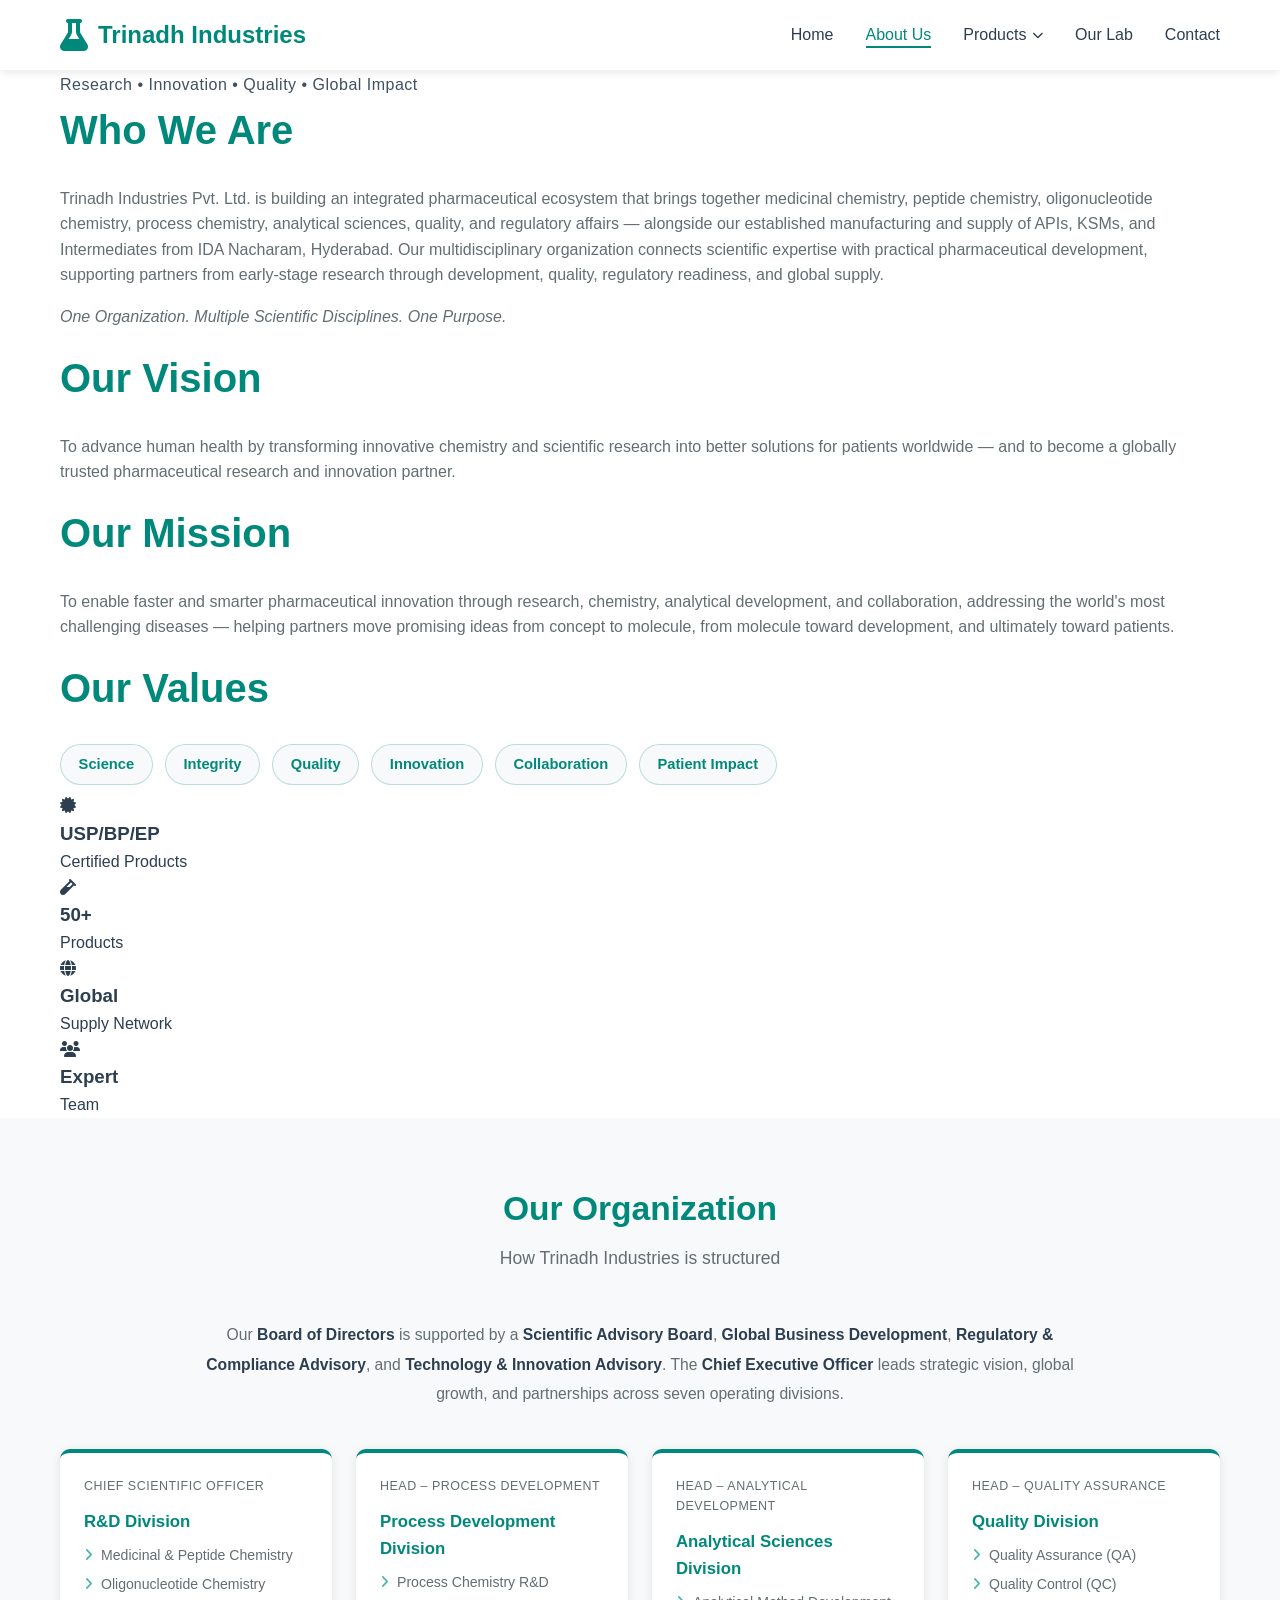
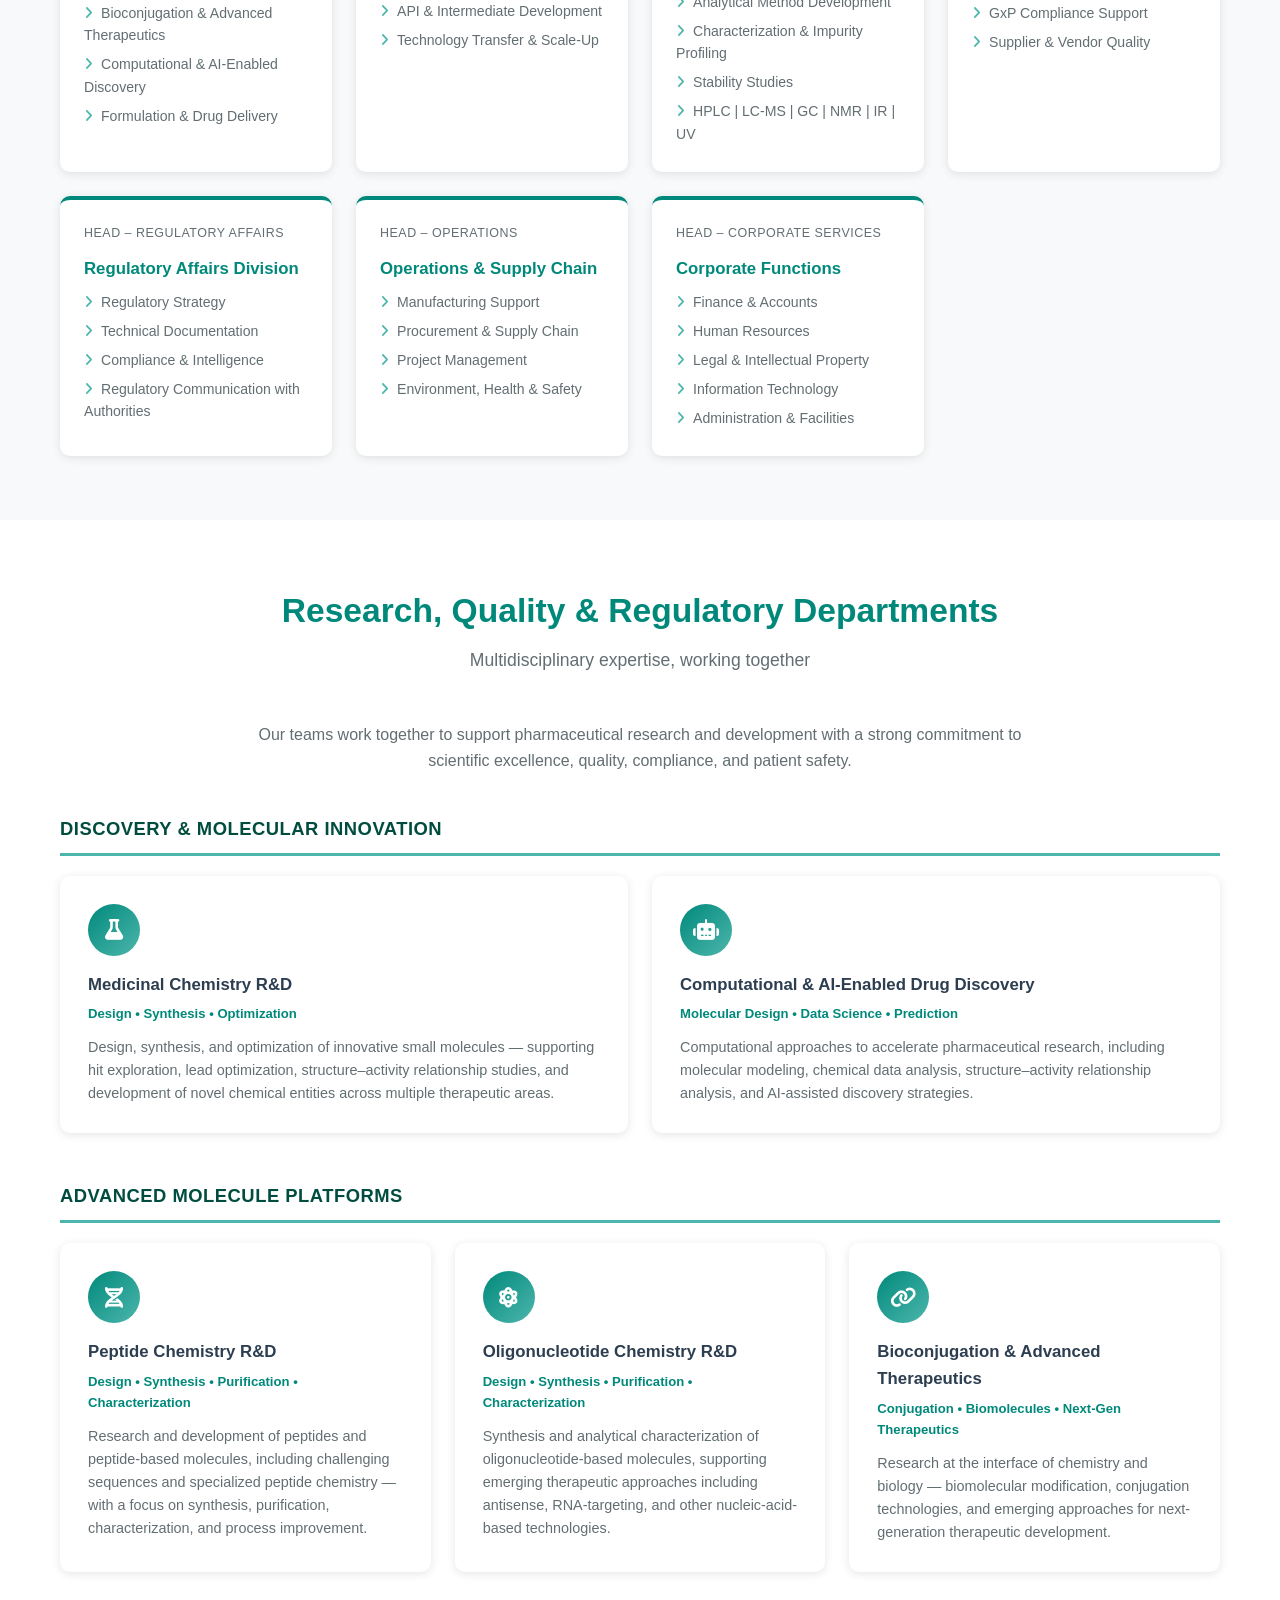
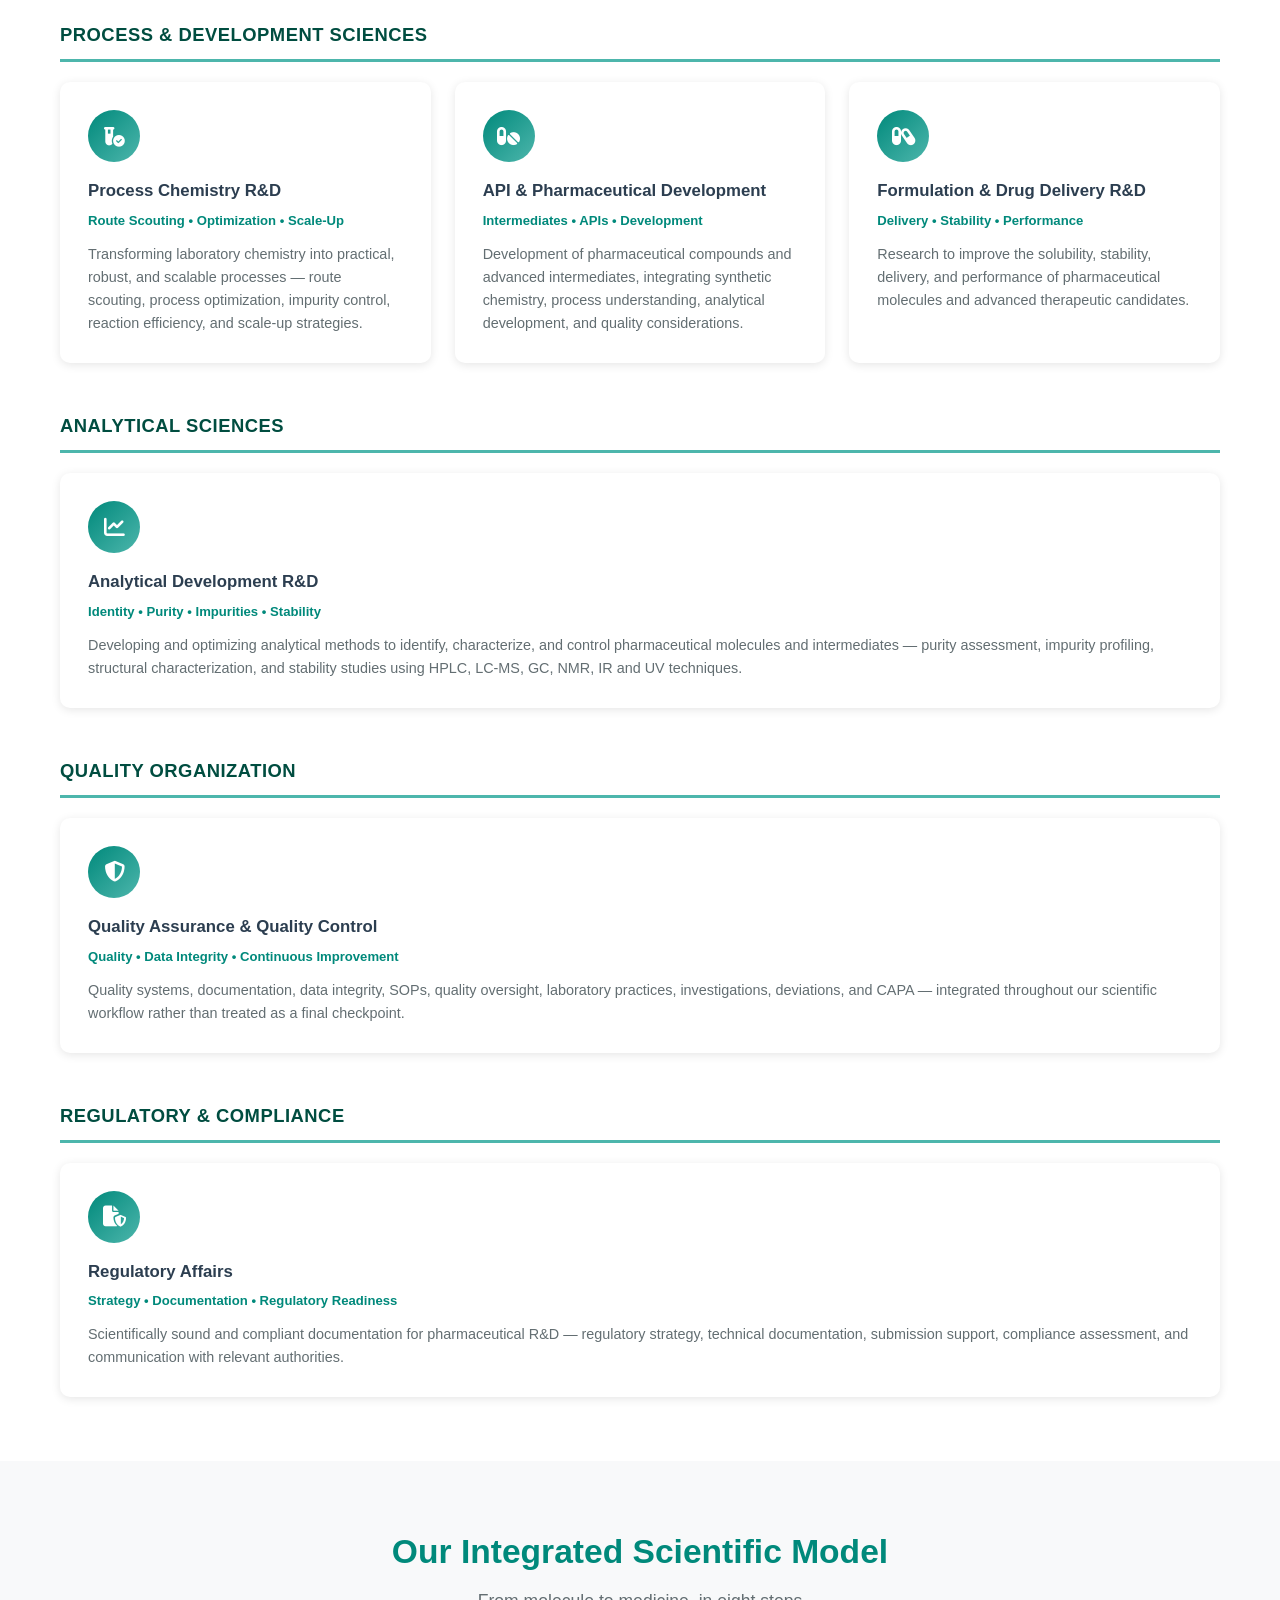
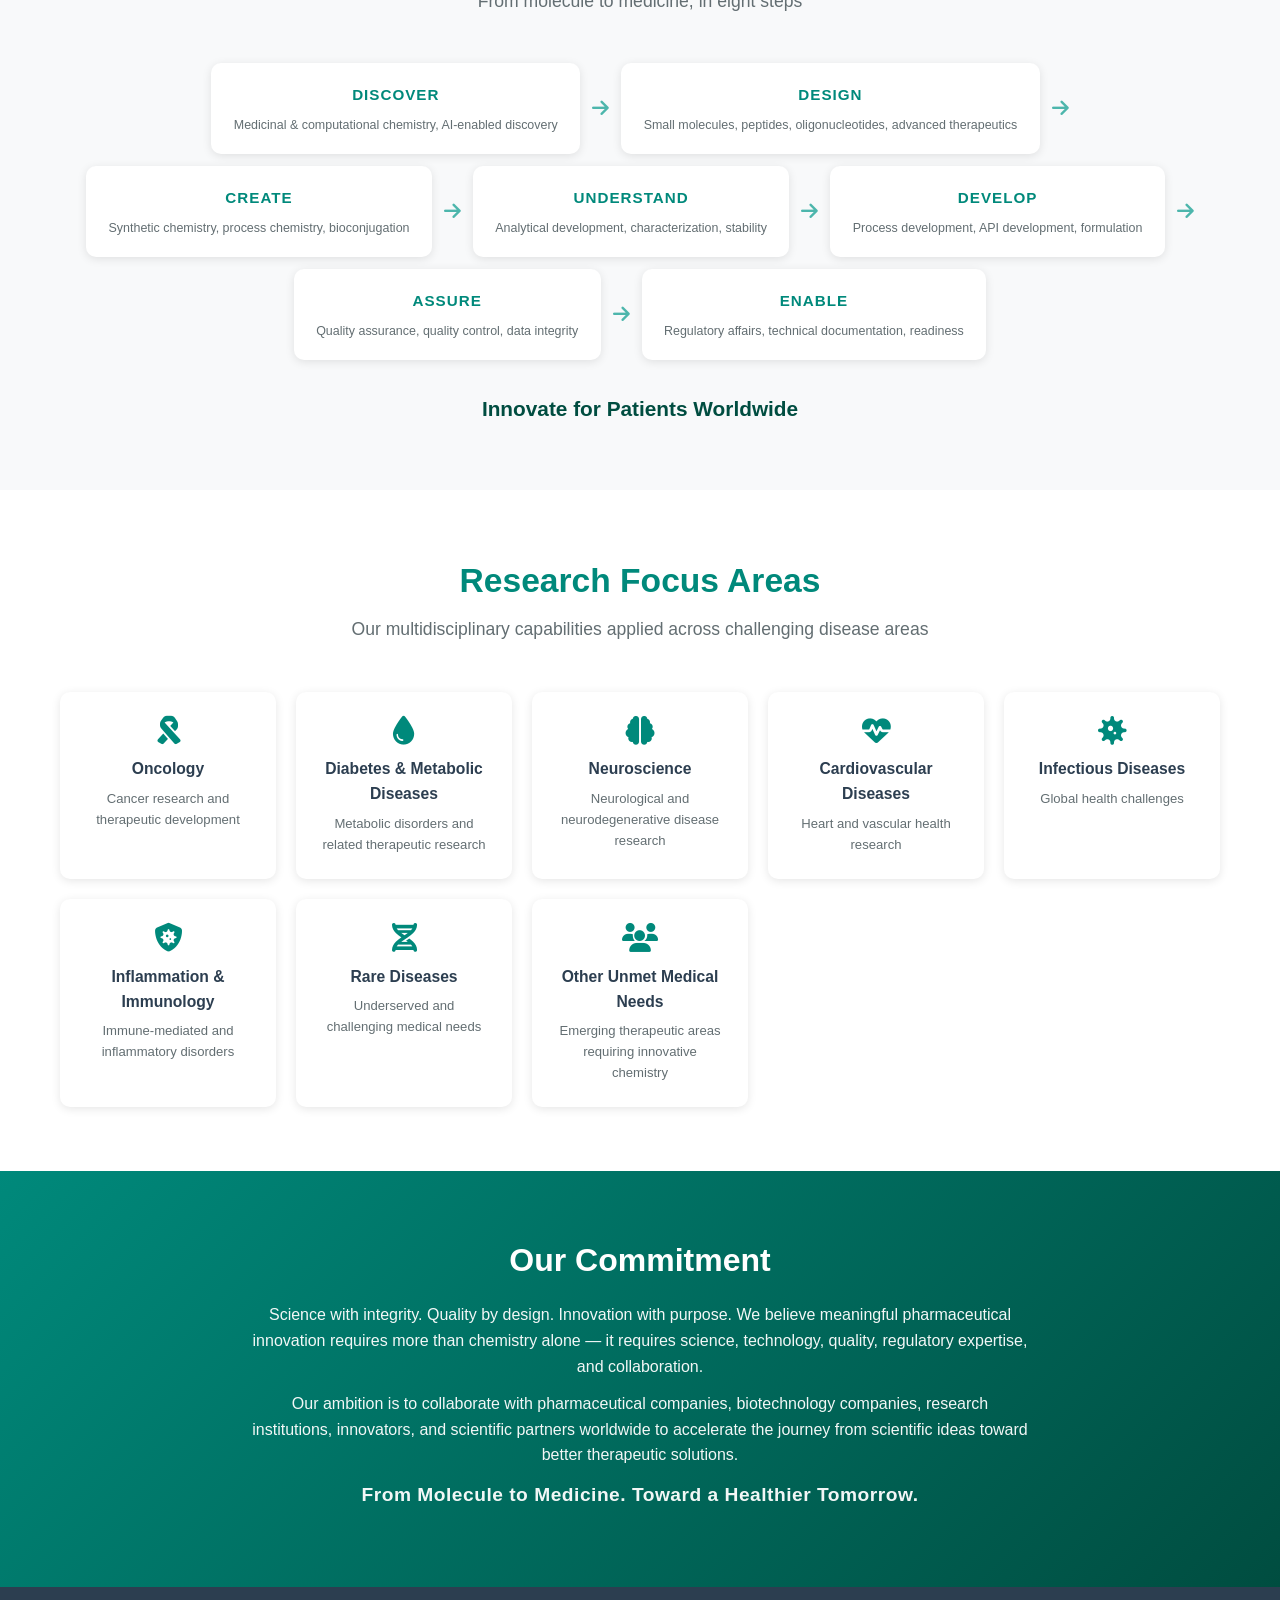
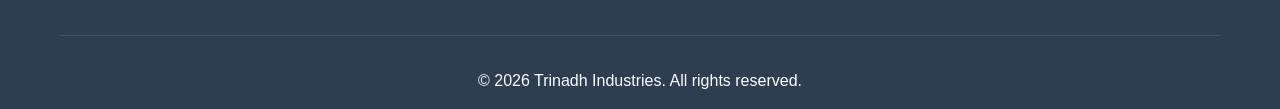
==== commit fea541c0: "Add files via upload" ====
--- a/about.html
+++ b/about.html
@@ -4,8 +4,310 @@
     <meta charset="UTF-8">
     <meta name="viewport" content="width=device-width, initial-scale=1.0">
     <title>About Us | Trinadh Industries</title>
+    <meta name="description" content="Trinadh Industries Pvt. Ltd. — an integrated pharmaceutical R&D, quality and regulatory organization in Hyderabad, spanning medicinal chemistry, peptide and oligonucleotide chemistry, process development, analytical sciences, and API/KSM supply. From Molecule to Medicine.">
     <link rel="stylesheet" href="css/style.css">
     <link rel="stylesheet" href="https://cdnjs.cloudflare.com/ajax/libs/font-awesome/6.4.0/css/all.min.css">
+    <style>
+        .page-header p.tagline {
+            font-size: 1rem;
+            letter-spacing: 0.5px;
+            opacity: 0.9;
+            margin-top: 0.5rem;
+        }
+
+        .values-list {
+            display: flex;
+            flex-wrap: wrap;
+            gap: 0.75rem;
+            margin: 1.5rem 0 0.5rem;
+        }
+
+        .value-chip {
+            background: var(--bg-light);
+            border: 1px solid rgba(0, 137, 123, 0.25);
+            color: var(--primary-color);
+            padding: 0.5rem 1.1rem;
+            border-radius: 50px;
+            font-weight: 600;
+            font-size: 0.92rem;
+        }
+
+        /* Section shell reused for org / departments / model / focus areas */
+        .section-block {
+            padding: 4rem 0;
+        }
+
+        .section-block.alt {
+            background: var(--bg-light);
+        }
+
+        .section-block .section-title h2 {
+            font-size: 2.1rem;
+        }
+
+        .section-lead {
+            max-width: 780px;
+            margin: 0 auto 2.5rem;
+            text-align: center;
+            color: var(--text-light);
+        }
+
+        /* Organization structure */
+        .org-top {
+            text-align: center;
+            max-width: 900px;
+            margin: 0 auto 2.5rem;
+            color: var(--text-light);
+            font-size: 0.98rem;
+            line-height: 1.9;
+        }
+
+        .org-top strong {
+            color: var(--text-dark);
+        }
+
+        .org-grid {
+            display: grid;
+            grid-template-columns: repeat(auto-fit, minmax(260px, 1fr));
+            gap: 1.5rem;
+        }
+
+        .org-card {
+            background: var(--white);
+            border-radius: 10px;
+            box-shadow: var(--shadow);
+            padding: 1.5rem;
+            transition: var(--transition);
+            border-top: 4px solid var(--primary-color);
+        }
+
+        .org-card:hover {
+            transform: translateY(-5px);
+            box-shadow: var(--shadow-hover);
+        }
+
+        .org-card h3 {
+            color: var(--primary-color);
+            font-size: 1.05rem;
+            margin-bottom: 0.3rem;
+        }
+
+        .org-card .org-head {
+            display: block;
+            font-size: 0.78rem;
+            color: var(--text-light);
+            text-transform: uppercase;
+            letter-spacing: 0.5px;
+            margin-bottom: 0.75rem;
+        }
+
+        .org-card ul {
+            list-style: none;
+            font-size: 0.88rem;
+            color: var(--text-light);
+        }
+
+        .org-card ul li {
+            padding: 0.2rem 0;
+        }
+
+        .org-card ul li::before {
+            content: '\f105';
+            font-family: 'Font Awesome 6 Free';
+            font-weight: 900;
+            color: var(--accent-color);
+            margin-right: 0.5rem;
+        }
+
+        /* Department groups */
+        .dept-group {
+            margin-bottom: 3rem;
+        }
+
+        .dept-group:last-child {
+            margin-bottom: 0;
+        }
+
+        .dept-group-title {
+            color: var(--secondary-color);
+            font-size: 1.15rem;
+            font-weight: 700;
+            text-transform: uppercase;
+            letter-spacing: 0.5px;
+            margin-bottom: 1.25rem;
+            padding-bottom: 0.6rem;
+            border-bottom: 3px solid var(--accent-color);
+        }
+
+        .dept-grid {
+            display: grid;
+            grid-template-columns: repeat(auto-fit, minmax(280px, 1fr));
+            gap: 1.5rem;
+        }
+
+        .dept-card {
+            background: var(--white);
+            border-radius: 10px;
+            box-shadow: var(--shadow);
+            padding: 1.75rem;
+            transition: var(--transition);
+        }
+
+        .dept-card:hover {
+            transform: translateY(-5px);
+            box-shadow: var(--shadow-hover);
+        }
+
+        .dept-card .dept-icon {
+            width: 52px;
+            height: 52px;
+            border-radius: 50%;
+            background: linear-gradient(135deg, var(--primary-color), var(--accent-color));
+            display: flex;
+            align-items: center;
+            justify-content: center;
+            margin-bottom: 1rem;
+        }
+
+        .dept-card .dept-icon i {
+            color: var(--white);
+            font-size: 1.3rem;
+        }
+
+        .dept-card h4 {
+            color: var(--text-dark);
+            margin-bottom: 0.3rem;
+            font-size: 1.05rem;
+        }
+
+        .dept-tagline {
+            display: block;
+            color: var(--primary-color);
+            font-weight: 600;
+            font-size: 0.82rem;
+            margin-bottom: 0.75rem;
+        }
+
+        .dept-card p {
+            color: var(--text-light);
+            font-size: 0.9rem;
+        }
+
+        /* Scientific model flow */
+        .model-flow {
+            display: flex;
+            flex-wrap: wrap;
+            justify-content: center;
+            gap: 0.75rem;
+            align-items: stretch;
+        }
+
+        .model-step {
+            background: var(--white);
+            border-radius: 10px;
+            box-shadow: var(--shadow);
+            padding: 1.25rem 1.4rem;
+            min-width: 150px;
+            text-align: center;
+        }
+
+        .model-step h4 {
+            color: var(--primary-color);
+            font-size: 0.95rem;
+            letter-spacing: 1px;
+            margin-bottom: 0.5rem;
+        }
+
+        .model-step p {
+            color: var(--text-light);
+            font-size: 0.78rem;
+            line-height: 1.5;
+        }
+
+        .model-arrow {
+            display: flex;
+            align-items: center;
+            color: var(--accent-color);
+            font-size: 1.2rem;
+        }
+
+        .model-final {
+            text-align: center;
+            margin-top: 2rem;
+            font-size: 1.3rem;
+            font-weight: 700;
+            color: var(--secondary-color);
+        }
+
+        /* Research focus areas */
+        .focus-grid {
+            display: grid;
+            grid-template-columns: repeat(auto-fit, minmax(200px, 1fr));
+            gap: 1.25rem;
+        }
+
+        .focus-card {
+            background: var(--white);
+            border-radius: 10px;
+            box-shadow: var(--shadow);
+            padding: 1.5rem;
+            text-align: center;
+            transition: var(--transition);
+        }
+
+        .focus-card:hover {
+            transform: translateY(-5px);
+            box-shadow: var(--shadow-hover);
+        }
+
+        .focus-card i {
+            font-size: 1.8rem;
+            color: var(--primary-color);
+            margin-bottom: 0.75rem;
+        }
+
+        .focus-card h4 {
+            color: var(--text-dark);
+            font-size: 0.98rem;
+            margin-bottom: 0.4rem;
+        }
+
+        .focus-card p {
+            color: var(--text-light);
+            font-size: 0.82rem;
+        }
+
+        .commitment-section {
+            background: linear-gradient(135deg, var(--primary-color), var(--secondary-color));
+            color: var(--white);
+            padding: 4rem 0;
+            text-align: center;
+        }
+
+        .commitment-section h2 {
+            font-size: 2rem;
+            margin-bottom: 1rem;
+        }
+
+        .commitment-section p {
+            max-width: 780px;
+            margin: 0 auto 0.75rem;
+            opacity: 0.95;
+        }
+
+        .commitment-tagline {
+            margin-top: 1.5rem;
+            font-size: 1.2rem;
+            font-weight: 700;
+            letter-spacing: 0.5px;
+        }
+
+        @media (max-width: 768px) {
+            .model-arrow {
+                transform: rotate(90deg);
+            }
+        }
+    </style>
 </head>
 <body>
     <nav class="navbar">
@@ -40,7 +342,8 @@
     <section class="page-header">
         <div class="container">
             <h1>About Trinadh Industries</h1>
-            <p>Excellence in Pharmaceutical Manufacturing Since 2026</p>
+            <p>From Molecule to Medicine</p>
+            <p class="tagline">Research &bull; Innovation &bull; Quality &bull; Global Impact</p>
         </div>
     </section>
 
@@ -48,15 +351,26 @@
         <div class="container">
             <div class="about-content">
                 <h2>Who We Are</h2>
-                <p>Trinadh Industries is a leading manufacturer and supplier of Pharmaceutical APIs (Active Pharmaceutical Ingredients), KSMs (Key Starting Materials), and Intermediates. Located in the heart of Hyderabad's pharmaceutical hub at IDA Nacharam, we are committed to delivering high-quality products that meet international standards.</p>
-                
+                <p>Trinadh Industries Pvt. Ltd. is building an integrated pharmaceutical ecosystem that brings together medicinal chemistry, peptide chemistry, oligonucleotide chemistry, process chemistry, analytical sciences, quality, and regulatory affairs &mdash; alongside our established manufacturing and supply of APIs, KSMs, and Intermediates from IDA Nacharam, Hyderabad. Our multidisciplinary organization connects scientific expertise with practical pharmaceutical development, supporting partners from early-stage research through development, quality, regulatory readiness, and global supply.</p>
+                <p><em>One Organization. Multiple Scientific Disciplines. One Purpose.</em></p>
+
+                <h2>Our Vision</h2>
+                <p>To advance human health by transforming innovative chemistry and scientific research into better solutions for patients worldwide &mdash; and to become a globally trusted pharmaceutical research and innovation partner.</p>
+
                 <h2>Our Mission</h2>
-                <p>To provide superior quality pharmaceutical ingredients while maintaining the highest standards of safety, efficacy, and regulatory compliance. We strive to be a trusted partner for pharmaceutical companies worldwide.</p>
-                
-                <h2>Our Vision</h2>
-                <p>To become a globally recognized leader in pharmaceutical manufacturing, known for innovation, quality, and customer satisfaction.</p>
-            </div>
-            
+                <p>To enable faster and smarter pharmaceutical innovation through research, chemistry, analytical development, and collaboration, addressing the world's most challenging diseases &mdash; helping partners move promising ideas from concept to molecule, from molecule toward development, and ultimately toward patients.</p>
+
+                <h2>Our Values</h2>
+                <div class="values-list">
+                    <span class="value-chip">Science</span>
+                    <span class="value-chip">Integrity</span>
+                    <span class="value-chip">Quality</span>
+                    <span class="value-chip">Innovation</span>
+                    <span class="value-chip">Collaboration</span>
+                    <span class="value-chip">Patient Impact</span>
+                </div>
+            </div>
+
             <div class="stats-grid">
                 <div class="stat-card">
                     <i class="fas fa-certificate"></i>
@@ -82,6 +396,261 @@
         </div>
     </section>
 
+    <!-- Organizational structure -->
+    <section class="section-block alt">
+        <div class="container">
+            <div class="section-title">
+                <h2>Our Organization</h2>
+                <p>How Trinadh Industries is structured</p>
+            </div>
+            <div class="org-top">
+                Our <strong>Board of Directors</strong> is supported by a <strong>Scientific Advisory Board</strong>, <strong>Global Business Development</strong>, <strong>Regulatory &amp; Compliance Advisory</strong>, and <strong>Technology &amp; Innovation Advisory</strong>. The <strong>Chief Executive Officer</strong> leads strategic vision, global growth, and partnerships across seven operating divisions.
+            </div>
+            <div class="org-grid">
+                <div class="org-card">
+                    <span class="org-head">Chief Scientific Officer</span>
+                    <h3>R&amp;D Division</h3>
+                    <ul>
+                        <li>Medicinal &amp; Peptide Chemistry</li>
+                        <li>Oligonucleotide Chemistry</li>
+                        <li>Bioconjugation &amp; Advanced Therapeutics</li>
+                        <li>Computational &amp; AI-Enabled Discovery</li>
+                        <li>Formulation &amp; Drug Delivery</li>
+                    </ul>
+                </div>
+                <div class="org-card">
+                    <span class="org-head">Head &ndash; Process Development</span>
+                    <h3>Process Development Division</h3>
+                    <ul>
+                        <li>Process Chemistry R&amp;D</li>
+                        <li>API &amp; Intermediate Development</li>
+                        <li>Technology Transfer &amp; Scale-Up</li>
+                    </ul>
+                </div>
+                <div class="org-card">
+                    <span class="org-head">Head &ndash; Analytical Development</span>
+                    <h3>Analytical Sciences Division</h3>
+                    <ul>
+                        <li>Analytical Method Development</li>
+                        <li>Characterization &amp; Impurity Profiling</li>
+                        <li>Stability Studies</li>
+                        <li>HPLC | LC-MS | GC | NMR | IR | UV</li>
+                    </ul>
+                </div>
+                <div class="org-card">
+                    <span class="org-head">Head &ndash; Quality Assurance</span>
+                    <h3>Quality Division</h3>
+                    <ul>
+                        <li>Quality Assurance (QA)</li>
+                        <li>Quality Control (QC)</li>
+                        <li>GxP Compliance Support</li>
+                        <li>Supplier &amp; Vendor Quality</li>
+                    </ul>
+                </div>
+                <div class="org-card">
+                    <span class="org-head">Head &ndash; Regulatory Affairs</span>
+                    <h3>Regulatory Affairs Division</h3>
+                    <ul>
+                        <li>Regulatory Strategy</li>
+                        <li>Technical Documentation</li>
+                        <li>Compliance &amp; Intelligence</li>
+                        <li>Regulatory Communication with Authorities</li>
+                    </ul>
+                </div>
+                <div class="org-card">
+                    <span class="org-head">Head &ndash; Operations</span>
+                    <h3>Operations &amp; Supply Chain</h3>
+                    <ul>
+                        <li>Manufacturing Support</li>
+                        <li>Procurement &amp; Supply Chain</li>
+                        <li>Project Management</li>
+                        <li>Environment, Health &amp; Safety</li>
+                    </ul>
+                </div>
+                <div class="org-card">
+                    <span class="org-head">Head &ndash; Corporate Services</span>
+                    <h3>Corporate Functions</h3>
+                    <ul>
+                        <li>Finance &amp; Accounts</li>
+                        <li>Human Resources</li>
+                        <li>Legal &amp; Intellectual Property</li>
+                        <li>Information Technology</li>
+                        <li>Administration &amp; Facilities</li>
+                    </ul>
+                </div>
+            </div>
+        </div>
+    </section>
+
+    <!-- Research, Quality & Regulatory Departments -->
+    <section class="section-block" id="departments">
+        <div class="container">
+            <div class="section-title">
+                <h2>Research, Quality &amp; Regulatory Departments</h2>
+                <p>Multidisciplinary expertise, working together</p>
+            </div>
+            <p class="section-lead">Our teams work together to support pharmaceutical research and development with a strong commitment to scientific excellence, quality, compliance, and patient safety.</p>
+
+            <div class="dept-group">
+                <div class="dept-group-title">Discovery &amp; Molecular Innovation</div>
+                <div class="dept-grid">
+                    <div class="dept-card">
+                        <div class="dept-icon"><i class="fas fa-flask"></i></div>
+                        <h4>Medicinal Chemistry R&amp;D</h4>
+                        <span class="dept-tagline">Design &bull; Synthesis &bull; Optimization</span>
+                        <p>Design, synthesis, and optimization of innovative small molecules &mdash; supporting hit exploration, lead optimization, structure&ndash;activity relationship studies, and development of novel chemical entities across multiple therapeutic areas.</p>
+                    </div>
+                    <div class="dept-card">
+                        <div class="dept-icon"><i class="fas fa-robot"></i></div>
+                        <h4>Computational &amp; AI-Enabled Drug Discovery</h4>
+                        <span class="dept-tagline">Molecular Design &bull; Data Science &bull; Prediction</span>
+                        <p>Computational approaches to accelerate pharmaceutical research, including molecular modeling, chemical data analysis, structure&ndash;activity relationship analysis, and AI-assisted discovery strategies.</p>
+                    </div>
+                </div>
+            </div>
+
+            <div class="dept-group">
+                <div class="dept-group-title">Advanced Molecule Platforms</div>
+                <div class="dept-grid">
+                    <div class="dept-card">
+                        <div class="dept-icon"><i class="fas fa-dna"></i></div>
+                        <h4>Peptide Chemistry R&amp;D</h4>
+                        <span class="dept-tagline">Design &bull; Synthesis &bull; Purification &bull; Characterization</span>
+                        <p>Research and development of peptides and peptide-based molecules, including challenging sequences and specialized peptide chemistry &mdash; with a focus on synthesis, purification, characterization, and process improvement.</p>
+                    </div>
+                    <div class="dept-card">
+                        <div class="dept-icon"><i class="fas fa-atom"></i></div>
+                        <h4>Oligonucleotide Chemistry R&amp;D</h4>
+                        <span class="dept-tagline">Design &bull; Synthesis &bull; Purification &bull; Characterization</span>
+                        <p>Synthesis and analytical characterization of oligonucleotide-based molecules, supporting emerging therapeutic approaches including antisense, RNA-targeting, and other nucleic-acid-based technologies.</p>
+                    </div>
+                    <div class="dept-card">
+                        <div class="dept-icon"><i class="fas fa-link"></i></div>
+                        <h4>Bioconjugation &amp; Advanced Therapeutics</h4>
+                        <span class="dept-tagline">Conjugation &bull; Biomolecules &bull; Next-Gen Therapeutics</span>
+                        <p>Research at the interface of chemistry and biology &mdash; biomolecular modification, conjugation technologies, and emerging approaches for next-generation therapeutic development.</p>
+                    </div>
+                </div>
+            </div>
+
+            <div class="dept-group">
+                <div class="dept-group-title">Process &amp; Development Sciences</div>
+                <div class="dept-grid">
+                    <div class="dept-card">
+                        <div class="dept-icon"><i class="fas fa-vial-circle-check"></i></div>
+                        <h4>Process Chemistry R&amp;D</h4>
+                        <span class="dept-tagline">Route Scouting &bull; Optimization &bull; Scale-Up</span>
+                        <p>Transforming laboratory chemistry into practical, robust, and scalable processes &mdash; route scouting, process optimization, impurity control, reaction efficiency, and scale-up strategies.</p>
+                    </div>
+                    <div class="dept-card">
+                        <div class="dept-icon"><i class="fas fa-pills"></i></div>
+                        <h4>API &amp; Pharmaceutical Development</h4>
+                        <span class="dept-tagline">Intermediates &bull; APIs &bull; Development</span>
+                        <p>Development of pharmaceutical compounds and advanced intermediates, integrating synthetic chemistry, process understanding, analytical development, and quality considerations.</p>
+                    </div>
+                    <div class="dept-card">
+                        <div class="dept-icon"><i class="fas fa-capsules"></i></div>
+                        <h4>Formulation &amp; Drug Delivery R&amp;D</h4>
+                        <span class="dept-tagline">Delivery &bull; Stability &bull; Performance</span>
+                        <p>Research to improve the solubility, stability, delivery, and performance of pharmaceutical molecules and advanced therapeutic candidates.</p>
+                    </div>
+                </div>
+            </div>
+
+            <div class="dept-group">
+                <div class="dept-group-title">Analytical Sciences</div>
+                <div class="dept-grid">
+                    <div class="dept-card">
+                        <div class="dept-icon"><i class="fas fa-chart-line"></i></div>
+                        <h4>Analytical Development R&amp;D</h4>
+                        <span class="dept-tagline">Identity &bull; Purity &bull; Impurities &bull; Stability</span>
+                        <p>Developing and optimizing analytical methods to identify, characterize, and control pharmaceutical molecules and intermediates &mdash; purity assessment, impurity profiling, structural characterization, and stability studies using HPLC, LC-MS, GC, NMR, IR and UV techniques.</p>
+                    </div>
+                </div>
+            </div>
+
+            <div class="dept-group">
+                <div class="dept-group-title">Quality Organization</div>
+                <div class="dept-grid">
+                    <div class="dept-card">
+                        <div class="dept-icon"><i class="fas fa-shield-halved"></i></div>
+                        <h4>Quality Assurance &amp; Quality Control</h4>
+                        <span class="dept-tagline">Quality &bull; Data Integrity &bull; Continuous Improvement</span>
+                        <p>Quality systems, documentation, data integrity, SOPs, quality oversight, laboratory practices, investigations, deviations, and CAPA &mdash; integrated throughout our scientific workflow rather than treated as a final checkpoint.</p>
+                    </div>
+                </div>
+            </div>
+
+            <div class="dept-group">
+                <div class="dept-group-title">Regulatory &amp; Compliance</div>
+                <div class="dept-grid">
+                    <div class="dept-card">
+                        <div class="dept-icon"><i class="fas fa-file-shield"></i></div>
+                        <h4>Regulatory Affairs</h4>
+                        <span class="dept-tagline">Strategy &bull; Documentation &bull; Regulatory Readiness</span>
+                        <p>Scientifically sound and compliant documentation for pharmaceutical R&amp;D &mdash; regulatory strategy, technical documentation, submission support, compliance assessment, and communication with relevant authorities.</p>
+                    </div>
+                </div>
+            </div>
+        </div>
+    </section>
+
+    <!-- Integrated Scientific Model -->
+    <section class="section-block alt">
+        <div class="container">
+            <div class="section-title">
+                <h2>Our Integrated Scientific Model</h2>
+                <p>From molecule to medicine, in eight steps</p>
+            </div>
+            <div class="model-flow">
+                <div class="model-step"><h4>DISCOVER</h4><p>Medicinal &amp; computational chemistry, AI-enabled discovery</p></div>
+                <div class="model-arrow"><i class="fas fa-arrow-right"></i></div>
+                <div class="model-step"><h4>DESIGN</h4><p>Small molecules, peptides, oligonucleotides, advanced therapeutics</p></div>
+                <div class="model-arrow"><i class="fas fa-arrow-right"></i></div>
+                <div class="model-step"><h4>CREATE</h4><p>Synthetic chemistry, process chemistry, bioconjugation</p></div>
+                <div class="model-arrow"><i class="fas fa-arrow-right"></i></div>
+                <div class="model-step"><h4>UNDERSTAND</h4><p>Analytical development, characterization, stability</p></div>
+                <div class="model-arrow"><i class="fas fa-arrow-right"></i></div>
+                <div class="model-step"><h4>DEVELOP</h4><p>Process development, API development, formulation</p></div>
+                <div class="model-arrow"><i class="fas fa-arrow-right"></i></div>
+                <div class="model-step"><h4>ASSURE</h4><p>Quality assurance, quality control, data integrity</p></div>
+                <div class="model-arrow"><i class="fas fa-arrow-right"></i></div>
+                <div class="model-step"><h4>ENABLE</h4><p>Regulatory affairs, technical documentation, readiness</p></div>
+            </div>
+            <p class="model-final">Innovate for Patients Worldwide</p>
+        </div>
+    </section>
+
+    <!-- Research Focus Areas -->
+    <section class="section-block">
+        <div class="container">
+            <div class="section-title">
+                <h2>Research Focus Areas</h2>
+                <p>Our multidisciplinary capabilities applied across challenging disease areas</p>
+            </div>
+            <div class="focus-grid">
+                <div class="focus-card"><i class="fas fa-ribbon"></i><h4>Oncology</h4><p>Cancer research and therapeutic development</p></div>
+                <div class="focus-card"><i class="fas fa-droplet"></i><h4>Diabetes &amp; Metabolic Diseases</h4><p>Metabolic disorders and related therapeutic research</p></div>
+                <div class="focus-card"><i class="fas fa-brain"></i><h4>Neuroscience</h4><p>Neurological and neurodegenerative disease research</p></div>
+                <div class="focus-card"><i class="fas fa-heart-pulse"></i><h4>Cardiovascular Diseases</h4><p>Heart and vascular health research</p></div>
+                <div class="focus-card"><i class="fas fa-virus"></i><h4>Infectious Diseases</h4><p>Global health challenges</p></div>
+                <div class="focus-card"><i class="fas fa-shield-virus"></i><h4>Inflammation &amp; Immunology</h4><p>Immune-mediated and inflammatory disorders</p></div>
+                <div class="focus-card"><i class="fas fa-dna"></i><h4>Rare Diseases</h4><p>Underserved and challenging medical needs</p></div>
+                <div class="focus-card"><i class="fas fa-users"></i><h4>Other Unmet Medical Needs</h4><p>Emerging therapeutic areas requiring innovative chemistry</p></div>
+            </div>
+        </div>
+    </section>
+
+    <!-- Commitment -->
+    <section class="commitment-section">
+        <div class="container">
+            <h2>Our Commitment</h2>
+            <p>Science with integrity. Quality by design. Innovation with purpose. We believe meaningful pharmaceutical innovation requires more than chemistry alone &mdash; it requires science, technology, quality, regulatory expertise, and collaboration.</p>
+            <p>Our ambition is to collaborate with pharmaceutical companies, biotechnology companies, research institutions, innovators, and scientific partners worldwide to accelerate the journey from scientific ideas toward better therapeutic solutions.</p>
+            <p class="commitment-tagline">From Molecule to Medicine. Toward a Healthier Tomorrow.</p>
+        </div>
+    </section>
+
     <footer class="footer">
         <div class="container">
             <div class="footer-bottom">
@@ -92,4 +661,4 @@
 
     <script src="js/main.js"></script>
 </body>
-    </html>
+</html>
